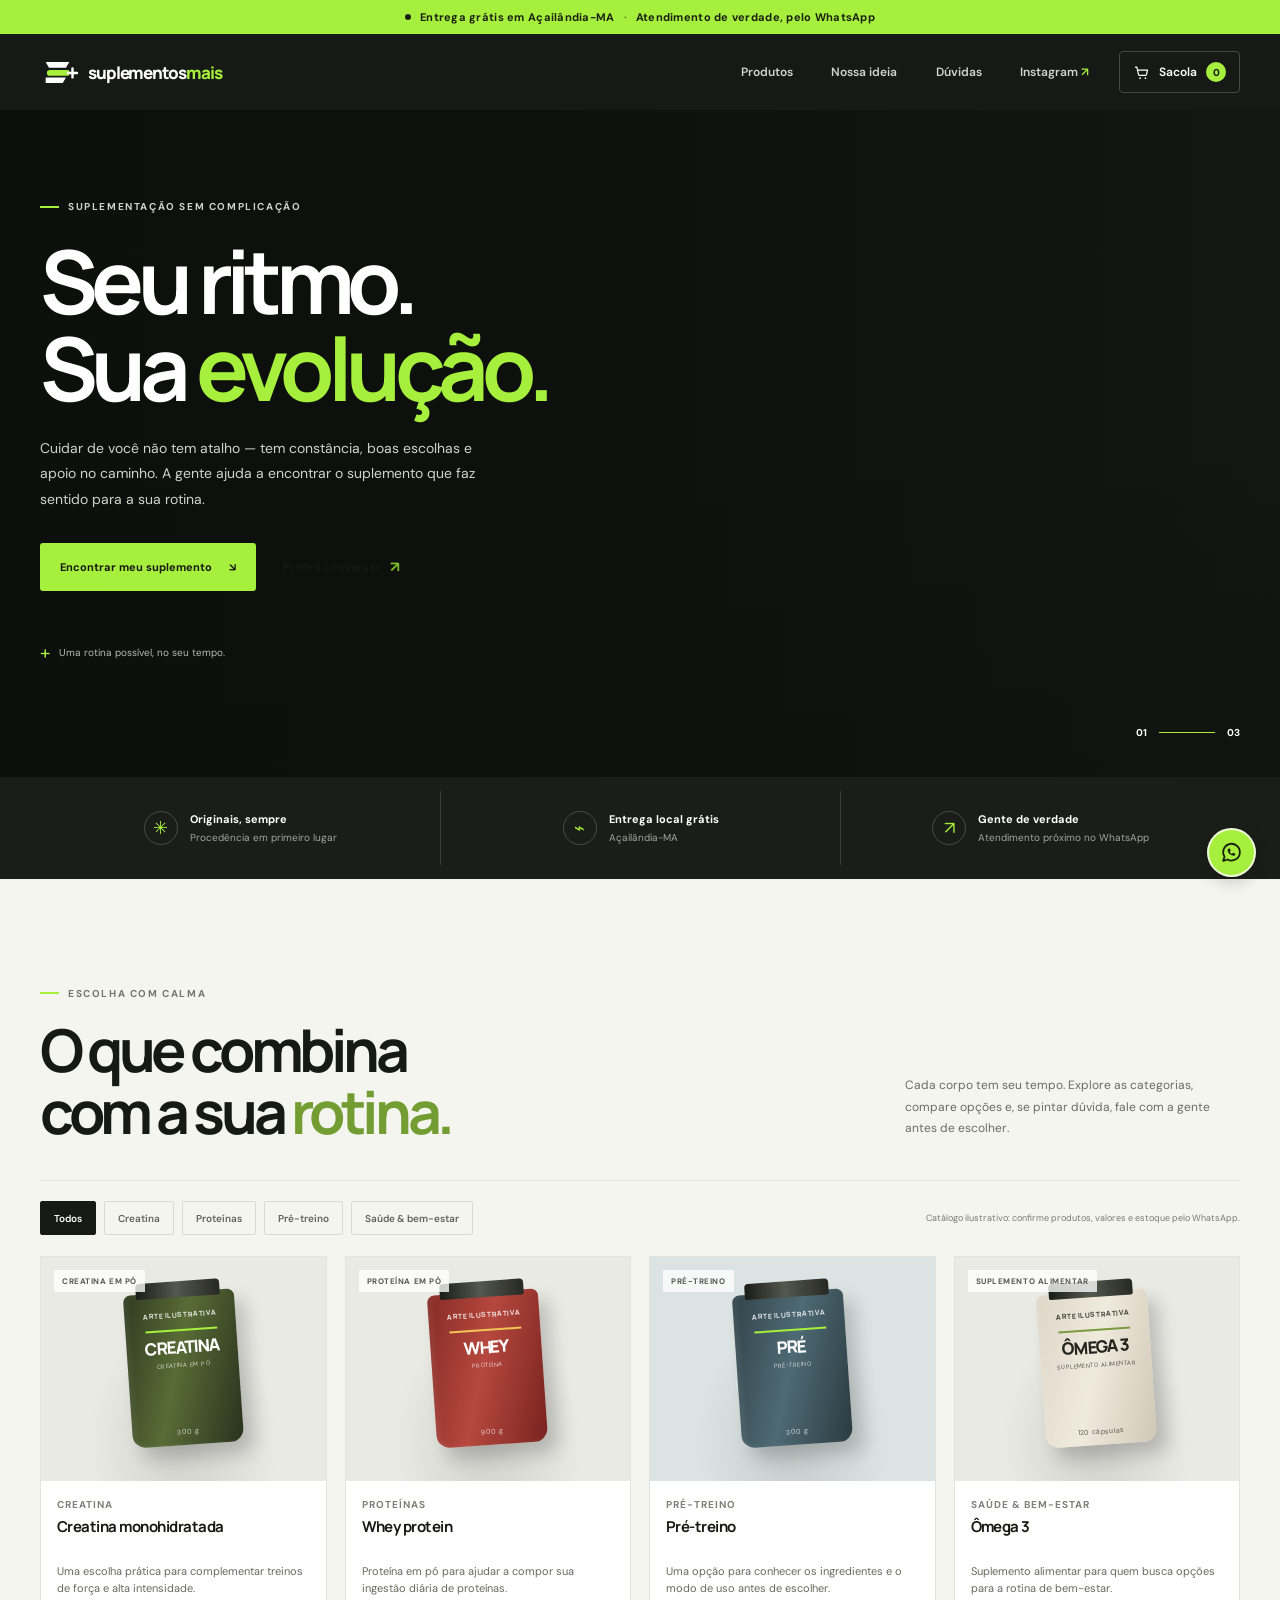
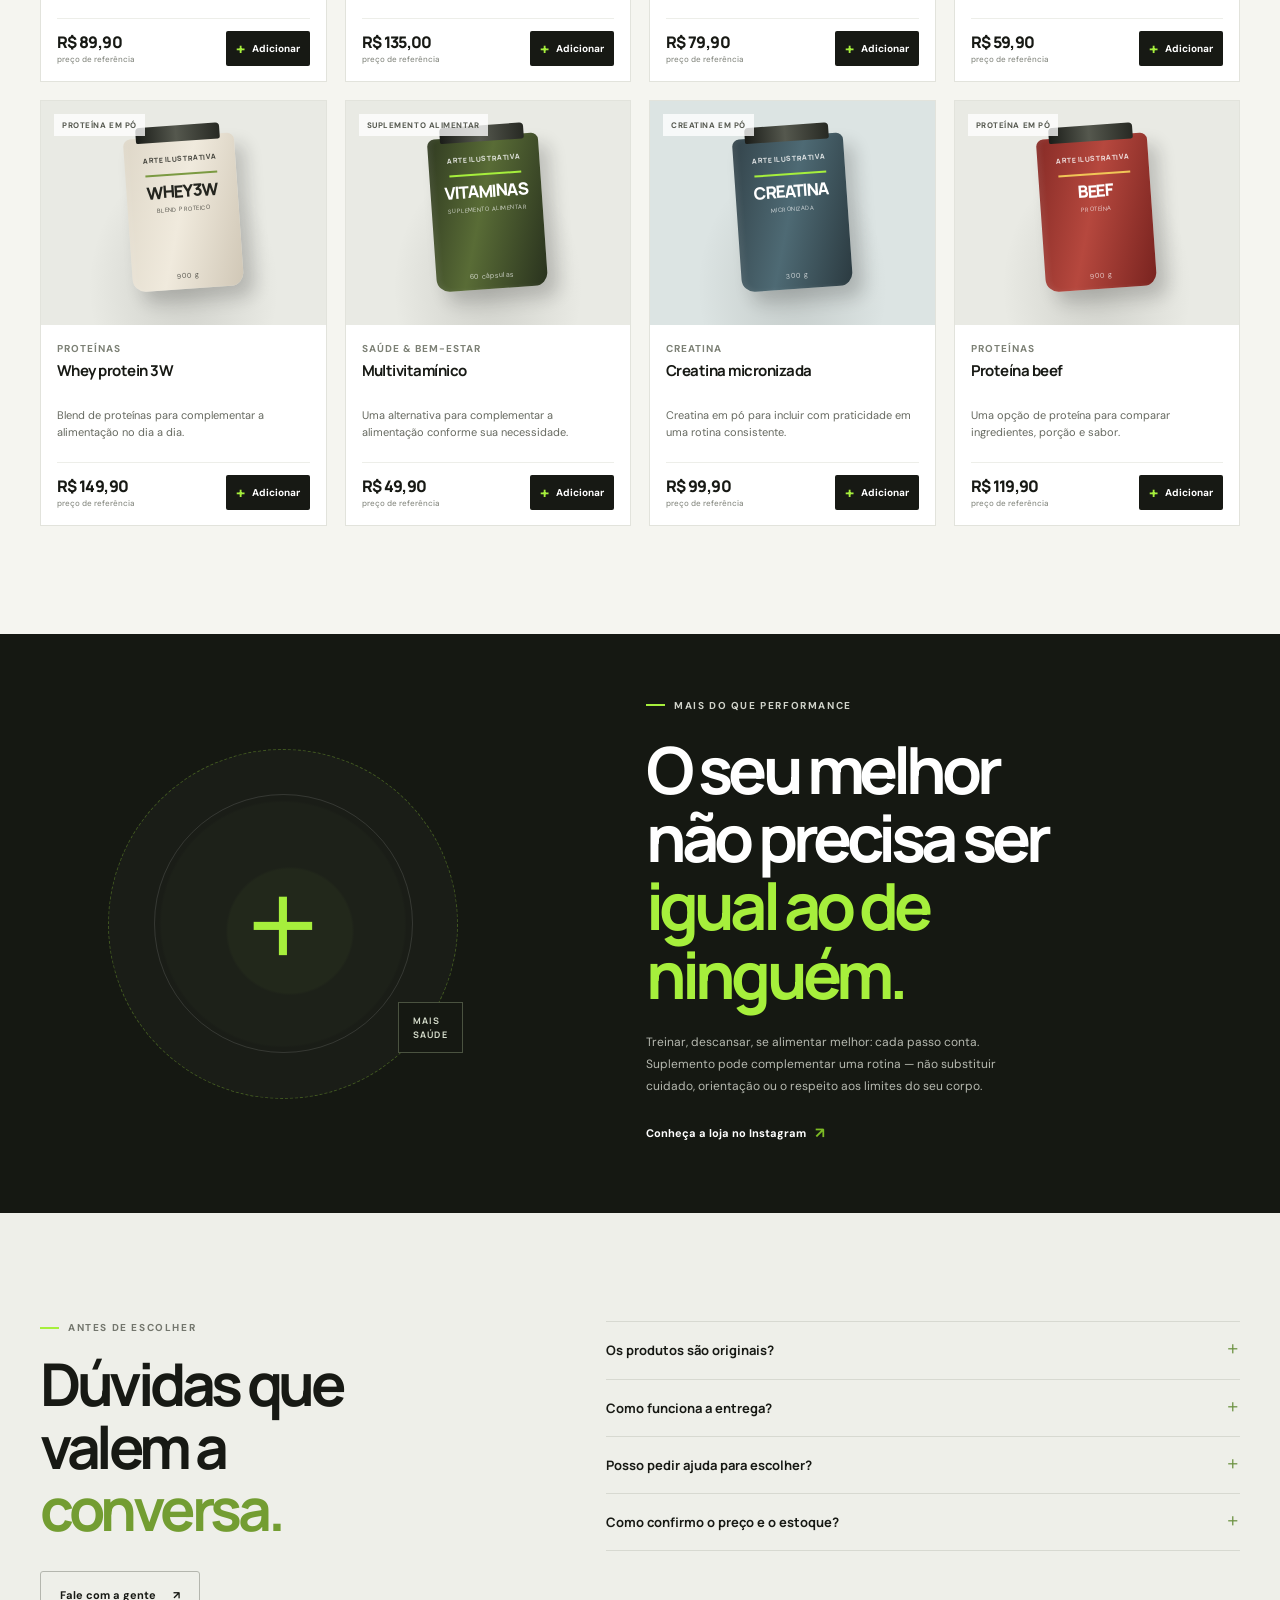
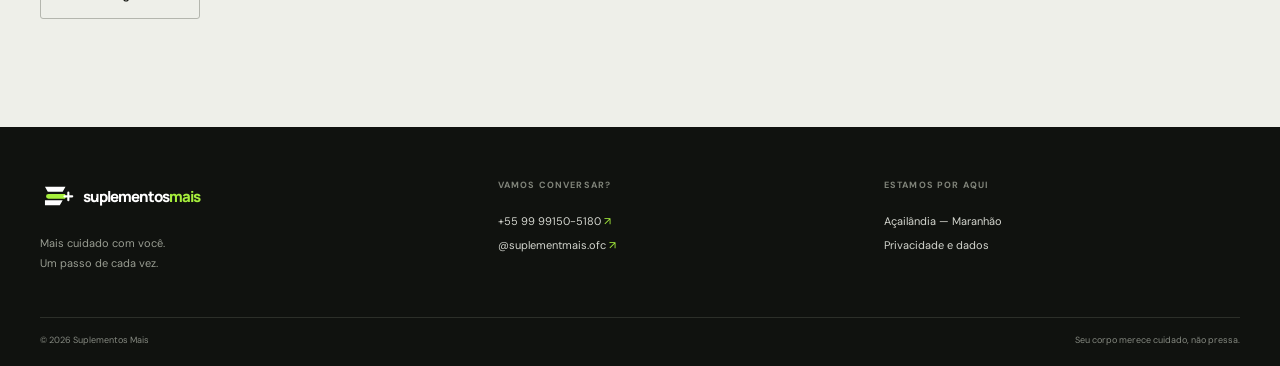
==== index.html @ 8abdff66 "feat: add Suplementos Mais storefront Add a responsive supplement catalog with a WhatsApp checkout f" ====
<!doctype html>
<html lang="pt-BR">
  <head>
    <meta charset="utf-8">
    <meta name="viewport" content="width=device-width, initial-scale=1">
    <meta name="theme-color" content="#10120f">
    <meta name="description" content="Suplementos Mais: suplementos originais para apoiar sua rotina de treino, saúde e bem-estar. Entrega grátis em Açailândia-MA.">
    <meta property="og:type" content="website">
    <meta property="og:title" content="Suplementos Mais — Seu ritmo. Sua evolução.">
    <meta property="og:description" content="Suplementos originais e atendimento próximo para acompanhar sua rotina. Peça pelo WhatsApp.">
    <title>Suplementos Mais — Seu ritmo. Sua evolução.</title>
    <link rel="preconnect" href="https://images.unsplash.com">
    <link rel="preconnect" href="https://fonts.googleapis.com">
    <link rel="preconnect" href="https://fonts.gstatic.com" crossorigin>
    <link href="https://fonts.googleapis.com/css2?family=DM+Sans:wght@400;500;600;700&family=Manrope:wght@400;500;600;700;800&display=swap" rel="stylesheet">
    <link rel="stylesheet" href="style.css">
    <script type="application/ld+json">
      {
        "@context": "https://schema.org",
        "@type": "SportingGoodsStore",
        "name": "Suplementos Mais",
        "description": "Loja de suplementos alimentares com entrega grátis em Açailândia, Maranhão.",
        "telephone": "+55 99 99150-5180",
        "areaServed": {
          "@type": "City",
          "name": "Açailândia",
          "containedInPlace": {
            "@type": "State",
            "name": "Maranhão"
          }
        },
        "sameAs": [
          "https://www.instagram.com/suplementmais.ofc/"
        ]
      }
    </script>
    <script src="script.js" defer></script>
  </head>
  <body>
    <a class="skip-link" href="#conteudo">Pular para o conteúdo</a>

    <div class="announcement">
      <span class="announcement__dot" aria-hidden="true"></span>
      Entrega grátis em Açailândia-MA <span class="announcement__divider" aria-hidden="true">·</span> Atendimento de verdade, pelo WhatsApp
    </div>

    <header class="site-header">
      <div class="container header-inner">
        <a class="brand" href="#inicio" aria-label="Suplementos Mais — início">
          <svg class="brand__mark" viewBox="0 0 48 48" aria-hidden="true">
            <path d="M7 11h29l-4 7H11zM7 30h25l-4 7H7z" fill="currentColor"/>
            <path d="M12 21h23a5 5 0 0 1 0 7H12a3.5 3.5 0 0 1 0-7Z" fill="#a6ef3c"/>
            <path d="M40 19v11m-5.5-5.5h11" stroke="currentColor" stroke-width="3" stroke-linecap="round"/>
          </svg>
          <span class="brand__wordmark">suplementos<span>mais</span></span>
        </a>

        <nav class="main-nav" aria-label="Navegação principal">
          <a href="#catalogo">Produtos</a>
          <a href="#sobre">Nossa ideia</a>
          <a href="#duvidas">Dúvidas</a>
          <a class="main-nav__instagram" href="https://www.instagram.com/suplementmais.ofc/" target="_blank" rel="noreferrer">Instagram <span aria-hidden="true">↗</span></a>
        </nav>

        <button class="cart-trigger" type="button" aria-haspopup="dialog" aria-controls="cart-dialog" aria-label="Abrir carrinho">
          <svg viewBox="0 0 24 24" fill="none" aria-hidden="true"><path d="M3.5 4.5h2l2.2 10.1a2 2 0 0 0 2 1.6h7.4a2 2 0 0 0 1.9-1.4l1.5-6.1H7" stroke="currentColor" stroke-width="1.7" stroke-linecap="round" stroke-linejoin="round"/><circle cx="10" cy="20" r="1.2" fill="currentColor"/><circle cx="17.5" cy="20" r="1.2" fill="currentColor"/></svg>
          <span class="cart-trigger__label">Sacola</span>
          <span class="cart-count" aria-live="polite" aria-atomic="true">0</span>
        </button>
      </div>
    </header>

    <main id="conteudo">
      <section class="hero" id="inicio" aria-labelledby="hero-title">
        <div class="hero__image" role="img" aria-label="Ambiente de academia com equipamentos de treino"></div>
        <div class="hero__shade"></div>
        <div class="container hero__content">
          <p class="eyebrow"><span></span> Suplementação sem complicação</p>
          <h1 id="hero-title">Seu ritmo.<br>Sua <span>evolução.</span></h1>
          <p class="hero__copy">Cuidar de você não tem atalho — tem constância, boas escolhas e apoio no caminho. A gente ajuda a encontrar o suplemento que faz sentido para a sua rotina.</p>
          <div class="hero__actions">
            <a class="button button--lime" href="#catalogo">Encontrar meu suplemento <span aria-hidden="true">↘</span></a>
            <a class="text-link" href="https://wa.me/5599991505180?text=Oi%21%20Quero%20uma%20ajuda%20para%20escolher%20meu%20suplemento." target="_blank" rel="noreferrer">Prefiro conversar <span aria-hidden="true">↗</span></a>
          </div>
          <div class="hero__note"><span class="hero__note-mark" aria-hidden="true">+</span> Uma rotina possível, no seu tempo.</div>
        </div>
        <div class="hero__index" aria-hidden="true">01 <span></span> 03</div>
      </section>

      <section class="benefits" aria-label="Diferenciais da loja">
        <div class="container benefits__inner">
          <div class="benefit"><span class="benefit__icon" aria-hidden="true">✳</span><span><strong>Originais, sempre</strong><small>Procedência em primeiro lugar</small></span></div>
          <div class="benefit"><span class="benefit__icon" aria-hidden="true">⌁</span><span><strong>Entrega local grátis</strong><small>Açailândia-MA</small></span></div>
          <div class="benefit"><span class="benefit__icon" aria-hidden="true">↗</span><span><strong>Gente de verdade</strong><small>Atendimento próximo no WhatsApp</small></span></div>
        </div>
      </section>

      <section class="catalog section-pad" id="catalogo" aria-labelledby="catalog-title">
        <div class="container">
          <div class="section-heading">
            <div>
              <p class="eyebrow eyebrow--dark"><span></span> Escolha com calma</p>
              <h2 id="catalog-title">O que combina<br>com a sua <em>rotina.</em></h2>
            </div>
            <p class="section-heading__copy">Cada corpo tem seu tempo. Explore as categorias, compare opções e, se pintar dúvida, fale com a gente antes de escolher.</p>
          </div>
          <div class="catalog-toolbar">
            <div class="category-list" role="group" aria-label="Filtrar produtos por categoria">
              <button class="category-chip is-active" type="button" data-category="todos" aria-pressed="true">Todos</button>
              <button class="category-chip" type="button" data-category="creatina" aria-pressed="false">Creatina</button>
              <button class="category-chip" type="button" data-category="proteina" aria-pressed="false">Proteínas</button>
              <button class="category-chip" type="button" data-category="energia" aria-pressed="false">Pré-treino</button>
              <button class="category-chip" type="button" data-category="saude" aria-pressed="false">Saúde &amp; bem-estar</button>
            </div>
            <p class="catalog-note">Catálogo ilustrativo: confirme produtos, valores e estoque pelo WhatsApp.</p>
          </div>
          <div class="product-grid" id="product-grid" aria-live="polite" aria-busy="true"></div>
        </div>
      </section>

      <section class="manifesto" id="sobre" aria-labelledby="manifesto-title">
        <div class="container manifesto__inner">
          <div class="manifesto__graphic" aria-hidden="true">
            <div class="manifesto__ring manifesto__ring--outer"></div>
            <div class="manifesto__ring manifesto__ring--inner"></div>
            <span class="manifesto__plus">+</span>
            <span class="manifesto__caption">MAIS<br>SAÚDE</span>
          </div>
          <div class="manifesto__text">
            <p class="eyebrow"><span></span> Mais do que performance</p>
            <h2 id="manifesto-title">O seu melhor<br>não precisa ser<br><em>igual ao de ninguém.</em></h2>
            <p>Treinar, descansar, se alimentar melhor: cada passo conta. Suplemento pode complementar uma rotina — não substituir cuidado, orientação ou o respeito aos limites do seu corpo.</p>
            <a class="text-link text-link--light" href="https://www.instagram.com/suplementmais.ofc/" target="_blank" rel="noreferrer">Conheça a loja no Instagram <span aria-hidden="true">↗</span></a>
          </div>
        </div>
      </section>

      <section class="faq section-pad" id="duvidas" aria-labelledby="faq-title">
        <div class="container faq__inner">
          <div>
            <p class="eyebrow eyebrow--dark"><span></span> Antes de escolher</p>
            <h2 id="faq-title">Dúvidas que<br>valem a <em>conversa.</em></h2>
            <a class="button button--outline" href="https://wa.me/5599991505180?text=Oi%21%20Tenho%20uma%20d%C3%BAvida%20sobre%20os%20suplementos." target="_blank" rel="noreferrer">Fale com a gente <span aria-hidden="true">↗</span></a>
          </div>
          <div class="faq-list">
            <details>
              <summary>Os produtos são originais?</summary>
              <p>Sim. Trabalhamos com produtos originais e priorizamos a procedência. Se quiser conferir uma marca ou produto específico, fale com a gente antes do pedido.</p>
            </details>
            <details>
              <summary>Como funciona a entrega?</summary>
              <p>A entrega é grátis em Açailândia-MA. Para outros locais, consulte disponibilidade, prazo e valor pelo WhatsApp.</p>
            </details>
            <details>
              <summary>Posso pedir ajuda para escolher?</summary>
              <p>Claro. Conte um pouco sobre sua rotina e o que procura. Para recomendações individualizadas de saúde ou nutrição, procure um profissional habilitado.</p>
            </details>
            <details>
              <summary>Como confirmo o preço e o estoque?</summary>
              <p>Os valores deste catálogo são referências iniciais. O preço final, a disponibilidade e os detalhes do pedido são confirmados diretamente com a loja pelo WhatsApp.</p>
            </details>
          </div>
        </div>
      </section>
    </main>

    <footer class="site-footer">
      <div class="container footer-main">
        <div class="footer-brand">
          <a class="brand brand--footer" href="#inicio" aria-label="Suplementos Mais — voltar ao início">
            <svg class="brand__mark" viewBox="0 0 48 48" aria-hidden="true"><path d="M7 11h29l-4 7H11zM7 30h25l-4 7H7z" fill="currentColor"/><path d="M12 21h23a5 5 0 0 1 0 7H12a3.5 3.5 0 0 1 0-7Z" fill="#a6ef3c"/><path d="M40 19v11m-5.5-5.5h11" stroke="currentColor" stroke-width="3" stroke-linecap="round"/></svg>
            <span class="brand__wordmark">suplementos<span>mais</span></span>
          </a>
          <p>Mais cuidado com você.<br>Um passo de cada vez.</p>
        </div>
        <div class="footer-contact">
          <span class="footer-label">Vamos conversar?</span>
          <a href="https://wa.me/5599991505180" target="_blank" rel="noreferrer">+55 99 99150-5180 <span aria-hidden="true">↗</span></a>
          <a href="https://www.instagram.com/suplementmais.ofc/" target="_blank" rel="noreferrer">@suplementmais.ofc <span aria-hidden="true">↗</span></a>
        </div>
        <div class="footer-contact">
          <span class="footer-label">Estamos por aqui</span>
          <span>Açailândia — Maranhão</span>
          <a href="privacy.html">Privacidade e dados</a>
        </div>
      </div>
      <div class="container footer-bottom">
        <span>© <span id="current-year"></span> Suplementos Mais</span>
        <span>Seu corpo merece cuidado, não pressa.</span>
      </div>
    </footer>

    <dialog class="cart-dialog" id="cart-dialog" aria-labelledby="cart-title">
      <div class="dialog-header">
        <div><p class="eyebrow eyebrow--dark"><span></span> Sua seleção</p><h2 id="cart-title">Sacola <span class="cart-title-count">(0)</span></h2></div>
        <button class="icon-button" type="button" data-close-cart aria-label="Fechar sacola">×</button>
      </div>
      <div class="cart-items" id="cart-items"></div>
      <div class="cart-empty" id="cart-empty">
        <span class="cart-empty__icon" aria-hidden="true">＋</span>
        <p>Sua sacola está esperando<br>por uma boa escolha.</p>
        <button class="text-link" type="button" data-close-cart>Explorar produtos <span aria-hidden="true">↗</span></button>
      </div>
      <div class="cart-footer" id="cart-footer" hidden>
        <p class="cart-disclaimer">Valores de referência. A loja confirma o total e a disponibilidade pelo WhatsApp.</p>
        <div class="cart-total"><span>Subtotal de referência</span><strong id="cart-total">R$ 0,00</strong></div>
        <button class="button button--lime button--full" type="button" id="checkout-button">Continuar pelo WhatsApp <span aria-hidden="true">↗</span></button>
      </div>
    </dialog>

    <dialog class="checkout-dialog" id="checkout-dialog" aria-labelledby="checkout-title">
      <div class="dialog-header">
        <div><p class="eyebrow eyebrow--dark"><span></span> Só mais um passo</p><h2 id="checkout-title">Para quem<br>preparamos o pedido?</h2></div>
        <button class="icon-button" type="button" data-close-checkout aria-label="Fechar formulário">×</button>
      </div>
      <p class="checkout-intro">Seus dados serão incluídos na mensagem de pedido e compartilhados com a loja pelo WhatsApp. Não armazenamos essas informações neste site.</p>
      <form id="checkout-form">
        <label for="customer-name">Seu nome</label>
        <input id="customer-name" name="name" autocomplete="name" maxlength="80" required>
        <label for="customer-address">Endereço para entrega</label>
        <textarea id="customer-address" name="address" autocomplete="street-address" rows="3" maxlength="240" required placeholder="Rua, número, bairro e cidade"></textarea>
        <button class="button button--lime button--full" type="submit">Revisar pedido no WhatsApp <span aria-hidden="true">↗</span></button>
      </form>
      <p class="checkout-privacy">Ao continuar, você abre uma conversa com Suplementos Mais. <a href="privacy.html">Leia como tratamos seus dados.</a></p>
    </dialog>

    <a class="whatsapp-float" href="https://wa.me/5599991505180?text=Oi%21%20Quero%20falar%20com%20a%20Suplementos%20Mais." target="_blank" rel="noreferrer" aria-label="Fale com a Suplementos Mais pelo WhatsApp">
      <svg viewBox="0 0 24 24" aria-hidden="true"><path d="M20 11.7a8 8 0 0 1-11.8 7L4 20l1.3-4A8 8 0 1 1 20 11.7Z" fill="none" stroke="currentColor" stroke-width="1.7" stroke-linejoin="round"/><path d="M9 8.5c.2-.4.4-.4.7-.4h.4c.2 0 .3.1.4.4l.6 1.4c.1.3.1.4-.1.6l-.5.6c-.2.2-.2.3-.1.5.3.6 1 1.3 1.7 1.7.2.1.4.1.5-.1l.7-.8c.2-.2.3-.2.6-.1l1.4.7c.3.1.4.3.3.6l-.2.8c-.1.3-.5.6-1 .7-.6.1-1.4 0-2.6-.6-1.2-.6-2.2-1.6-2.8-2.5-.6-.9-.8-1.8-.7-2.4.1-.5.4-.9.7-1.1Z" fill="currentColor"/></svg>
    </a>
  </body>
</html>
---- style.css ----
:root {
  color-scheme: light;
  --ink: #171914;
  --ink-soft: #20231d;
  --paper: #f5f5f0;
  --white: #fff;
  --muted: #777a71;
  --lime: #a6ef3c;
  --lime-dark: #7dbb25;
  --line: #e1e2db;
  --font-body: "DM Sans", sans-serif;
  --font-display: "Manrope", sans-serif;
  --container: 1200px;
}

* { box-sizing: border-box; }
html { scroll-behavior: smooth; scroll-padding-top: 90px; }
body { margin: 0; background: var(--paper); color: var(--ink); font-family: var(--font-body); -webkit-font-smoothing: antialiased; }
body:has(dialog[open]) { overflow: hidden; }
button, input, textarea { font: inherit; }
button, a { -webkit-tap-highlight-color: transparent; }
a { color: inherit; text-decoration: none; }
button { color: inherit; }
img, svg { display: block; }
.container { width: min(var(--container), calc(100% - 48px)); margin-inline: auto; }
.skip-link { position: fixed; z-index: 20; top: 10px; left: 10px; padding: 12px 16px; transform: translateY(-150%); background: var(--lime); color: var(--ink); font-weight: 700; }
.skip-link:focus { transform: translateY(0); }

.announcement { display: flex; min-height: 34px; align-items: center; justify-content: center; gap: 9px; background: var(--lime); color: #1c2114; font-size: 11px; font-weight: 700; letter-spacing: .025em; text-align: center; padding: 6px 16px; }
.announcement__dot { width: 6px; height: 6px; border-radius: 50%; background: currentColor; }
.announcement__divider { opacity: .55; }
.site-header { position: sticky; z-index: 5; top: 0; background: rgba(16, 18, 15, .97); color: var(--white); }
.header-inner { display: flex; min-height: 76px; align-items: center; justify-content: space-between; gap: 30px; }
.brand { display: inline-flex; align-items: center; gap: 9px; flex-shrink: 0; }
.brand__mark { width: 39px; height: 39px; color: var(--white); }
.brand__wordmark { font: 800 17px/1 var(--font-display); letter-spacing: -.065em; }
.brand__wordmark span { color: var(--lime); }
.main-nav { display: flex; align-items: center; gap: clamp(22px, 3vw, 42px); margin-left: auto; }
.main-nav a { color: #d2d4cf; font-size: 12px; font-weight: 600; transition: color .2s ease; }
.main-nav a:hover, .main-nav a:focus-visible { color: var(--lime); }
.main-nav__instagram span { color: var(--lime); }
.cart-trigger { display: inline-flex; align-items: center; gap: 9px; border: 1px solid #464941; border-radius: 4px; padding: 10px 13px; background: transparent; color: var(--white); cursor: pointer; font-size: 12px; font-weight: 600; }
.cart-trigger:hover { border-color: var(--lime); }
.cart-trigger svg { width: 17px; height: 17px; }
.cart-count { display: grid; width: 20px; height: 20px; place-items: center; border-radius: 50%; background: var(--lime); color: var(--ink); font-size: 10px; font-weight: 800; }

.hero { position: relative; display: flex; min-height: min(690px, 76vw); min-height: clamp(570px, 48vw, 700px); align-items: center; overflow: hidden; background: #151812; color: var(--white); }
.hero__image, .hero__shade { position: absolute; inset: 0; }
.hero__image { background: url("https://images.unsplash.com/photo-1534438327276-14e5300c3a48?auto=format&fit=crop&w=1800&q=78&fm=webp") center 47%/cover no-repeat; opacity: .53; }
.hero__shade { background: linear-gradient(90deg, rgba(13, 15, 12, .97) 0%, rgba(13, 15, 12, .85) 43%, rgba(13, 15, 12, .23) 100%), linear-gradient(0deg, rgba(13, 15, 12, .35), transparent 50%); }
.hero__content { position: relative; z-index: 1; padding-block: 90px 112px; }
.eyebrow { display: flex; align-items: center; gap: 9px; margin: 0 0 24px; color: #d0d3ca; font-size: 10px; font-weight: 700; letter-spacing: .16em; text-transform: uppercase; }
.eyebrow > span { width: 19px; height: 2px; background: var(--lime); }
.hero h1, .section-heading h2, .manifesto h2, .faq h2 { margin: 0; font: 700 clamp(48px, 7vw, 88px)/.99 var(--font-display); letter-spacing: -.075em; }
.hero h1 span, .manifesto h2 em { color: var(--lime); font-style: normal; }
.hero__copy { max-width: 435px; margin: 25px 0 0; color: #d0d3ca; font-size: 14px; line-height: 1.8; }
.hero__actions { display: flex; align-items: center; flex-wrap: wrap; gap: 27px; margin-top: 31px; }
.button { display: inline-flex; min-height: 48px; align-items: center; justify-content: center; gap: 17px; border: 1px solid transparent; border-radius: 3px; padding: 0 19px; cursor: pointer; font-size: 11px; font-weight: 700; transition: background .2s ease, color .2s ease, border-color .2s ease, transform .2s ease; }
.button:hover { transform: translateY(-2px); }
.button--lime { background: var(--lime); color: var(--ink); }
.button--lime:hover { background: #b7ff58; }
.button--outline { border-color: #b4b6ae; background: transparent; color: var(--ink); }
.button--outline:hover { border-color: var(--ink); }
.button--full { width: 100%; }
.text-link { display: inline-flex; align-items: center; gap: 9px; border: 0; padding: 5px 0; background: transparent; cursor: pointer; color: var(--ink); font-size: 11px; font-weight: 700; }
.text-link span { color: var(--lime-dark); font-size: 15px; }
.text-link--light { color: var(--white); }
.hero__note { display: flex; align-items: center; gap: 9px; margin-top: 49px; color: #b7bbb0; font-size: 10px; }
.hero__note-mark { color: var(--lime); font-size: 19px; }
.hero__index { position: absolute; right: max(24px, calc((100% - var(--container))/2)); bottom: 38px; display: flex; align-items: center; gap: 12px; color: var(--white); font-size: 10px; font-weight: 700; }
.hero__index span { width: 56px; height: 1px; background: var(--lime); }

.benefits { background: #1b1e18; color: var(--white); }
.benefits__inner { display: grid; grid-template-columns: repeat(3, 1fr); min-height: 102px; align-items: center; }
.benefit { display: flex; align-items: center; justify-content: center; gap: 12px; padding: 20px; }
.benefit + .benefit { border-left: 1px solid #3a3d35; }
.benefit__icon { display: grid; width: 34px; height: 34px; place-items: center; border: 1px solid #4a4d43; border-radius: 50%; color: var(--lime); font-size: 18px; }
.benefit strong, .benefit small { display: block; }
.benefit strong { font-size: 11px; font-weight: 700; }
.benefit small { margin-top: 5px; color: #a3a69d; font-size: 10px; }

.section-pad { padding-block: 108px; }
.catalog { background: var(--paper); }
.section-heading { display: flex; align-items: end; justify-content: space-between; gap: 40px; }
.eyebrow--dark { margin-bottom: 19px; color: #73766d; }
.section-heading h2, .faq h2 { font-size: clamp(39px, 5vw, 59px); line-height: 1.06; }
.section-heading h2 em, .faq h2 em { color: #739d32; font-style: normal; }
.section-heading__copy { max-width: 335px; margin: 0 0 4px; color: #696c64; font-size: 12px; line-height: 1.8; }
.catalog-toolbar { display: flex; min-height: 76px; align-items: center; justify-content: space-between; gap: 15px; margin-top: 36px; border-top: 1px solid var(--line); }
.category-list { display: flex; flex-wrap: wrap; gap: 8px; }
.category-chip { min-height: 34px; border: 1px solid #d9dbd3; border-radius: 2px; padding: 0 13px; background: transparent; cursor: pointer; color: #60635b; font-size: 10px; font-weight: 600; transition: all .2s ease; }
.category-chip:hover, .category-chip.is-active { border-color: var(--ink); background: var(--ink); color: var(--white); }
.catalog-note { margin: 0; color: var(--muted); font-size: 9px; text-align: right; }
.product-grid { display: grid; grid-template-columns: repeat(4, minmax(0, 1fr)); gap: 18px; }
.product-card { overflow: hidden; border: 1px solid #e2e3dc; background: var(--white); transition: transform .25s ease, box-shadow .25s ease; }
.product-card:hover { transform: translateY(-4px); box-shadow: 0 12px 28px rgba(26, 29, 22, .08); }
.product-art { position: relative; display: grid; height: 224px; place-items: center; overflow: hidden; background: #e9eae4; }
.product-art::before { position: absolute; inset: 0; background: radial-gradient(ellipse at 50% 83%, rgba(34, 36, 29, .13), transparent 47%); content: ""; }
.product-art--dark { background: #dfe3d6; }
.product-art--sand { background: #e8e2d6; }
.product-art--blue { background: #dce4e3; }
.product-art--stone { background: #e4e1de; }
.product-package { position: relative; display: flex; width: 111px; height: 153px; flex-direction: column; align-items: center; border-radius: 7px 7px 13px 13px; padding: 11px 9px; background: linear-gradient(105deg, #282b26 0%, #3b3e37 46%, #242721 100%); box-shadow: 10px 12px 17px rgba(20, 22, 18, .2), inset 4px 0 5px rgba(255,255,255,.07); color: var(--white); transform: rotate(-4deg); }
.product-package::before { position: absolute; top: -11px; left: 13px; width: 84px; height: 16px; border-radius: 4px 4px 2px 2px; background: linear-gradient(90deg, #1a1c18, #55584e 48%, #272923); content: ""; }
.product-package--lime { background: linear-gradient(105deg, #303a21, #596c36 45%, #29321e); }
.product-package--red { background: linear-gradient(105deg, #862b26, #b6483e 46%, #78231f); }
.product-package--cream { background: linear-gradient(105deg, #ded7c8, #f0eadd 48%, #d0c7b6); color: #24251f; }
.product-package--blue { background: linear-gradient(105deg, #33434a, #4e6a74 48%, #2b3a40); }
.product-package__brand { margin-top: 8px; font: 800 7px/1 var(--font-display); letter-spacing: .08em; text-transform: uppercase; opacity: .8; }
.product-package__rule { width: 72px; height: 2px; margin-top: 11px; background: var(--lime); }
.product-package--red .product-package__rule { background: #f1c657; }
.product-package--cream .product-package__rule { background: #7b9a42; }
.product-package__name { margin-top: 8px; font: 800 17px/.95 var(--font-display); letter-spacing: -.07em; text-align: center; text-transform: uppercase; }
.product-package__detail { margin-top: 6px; font-size: 6px; letter-spacing: .08em; text-align: center; text-transform: uppercase; opacity: .72; }
.product-package__weight { position: absolute; bottom: 9px; font-size: 7px; letter-spacing: .05em; opacity: .7; }
.product-tag { position: absolute; z-index: 1; top: 13px; left: 13px; padding: 6px 8px; background: rgba(255,255,255,.78); color: #55584f; font-size: 8px; font-weight: 700; letter-spacing: .07em; text-transform: uppercase; }
.product-info { padding: 17px 16px 15px; }
.product-category { margin: 0 0 6px; color: #7c8075; font-size: 10px; font-weight: 700; letter-spacing: .1em; text-transform: uppercase; }
.product-info h3 { min-height: 38px; margin: 0; font: 700 15px/1.3 var(--font-display); letter-spacing: -.035em; }
.product-description { min-height: 42px; margin: 8px 0 13px; color: #666960; font-size: 11px; line-height: 1.6; }
.product-buy { display: flex; align-items: center; justify-content: space-between; gap: 8px; border-top: 1px solid #edeee9; padding-top: 12px; }
.product-price { font: 800 16px/1 var(--font-display); letter-spacing: -.04em; }
.product-price small { display: block; margin-top: 5px; color: #8a8d85; font: 500 8px/1 var(--font-body); letter-spacing: 0; }
.add-to-cart { display: inline-flex; min-height: 35px; align-items: center; gap: 7px; border: 0; border-radius: 2px; padding: 0 10px; background: var(--ink); color: var(--white); cursor: pointer; font-size: 10px; font-weight: 700; transition: background .2s ease; }
.add-to-cart:hover { background: #363a30; }
.add-to-cart span { color: var(--lime); font-size: 16px; }
.product-grid__empty { grid-column: 1 / -1; padding: 40px; color: var(--muted); text-align: center; }

.manifesto { overflow: hidden; background: #151812; color: var(--white); }
.manifesto__inner { display: grid; min-height: 520px; grid-template-columns: .9fr 1.1fr; align-items: center; gap: 10%; padding-block: 65px; }
.manifesto__graphic { position: relative; display: grid; width: min(350px, 100%); aspect-ratio: 1; place-items: center; margin-inline: auto; border-radius: 50%; background: radial-gradient(circle at 52% 52%, #22281b 0 24%, transparent 25%), radial-gradient(circle at center, #1d2119 0 49%, #1a1d17 50% 100%); }
.manifesto__ring { position: absolute; border: 1px solid rgba(166,239,60,.28); border-radius: 50%; }
.manifesto__ring--outer { inset: 0; border-style: dashed; }
.manifesto__ring--inner { inset: 13%; border-color: rgba(255,255,255,.12); }
.manifesto__plus { color: var(--lime); font: 400 128px/.8 var(--font-display); }
.manifesto__caption { position: absolute; right: -5px; bottom: 13%; border: 1px solid #4a5240; padding: 11px 14px; background: #151812; color: #d6ddcc; font: 700 9px/1.5 var(--font-display); letter-spacing: .14em; }
.manifesto__text { max-width: 520px; }
.manifesto h2 { font-size: clamp(42px, 5.3vw, 65px); line-height: 1.05; }
.manifesto__text > p:not(.eyebrow) { max-width: 390px; margin: 22px 0 21px; color: #b6b9b0; font-size: 12px; line-height: 1.85; }

.faq { background: #eeefe9; }
.faq__inner { display: grid; grid-template-columns: .8fr 1.2fr; gap: 12%; }
.faq h2 { margin-bottom: 30px; }
.faq-list { border-top: 1px solid #d7d9d1; }
.faq-list details { border-bottom: 1px solid #d7d9d1; }
.faq-list summary { position: relative; padding: 19px 27px 19px 0; cursor: pointer; font: 700 13px/1.4 var(--font-display); list-style: none; }
.faq-list summary::-webkit-details-marker { display: none; }
.faq-list summary::after { position: absolute; top: 17px; right: 1px; color: #6b9140; content: "+"; font: 400 20px/1 var(--font-display); }
.faq-list details[open] summary::after { content: "−"; }
.faq-list details p { max-width: 530px; margin: -4px 25px 19px 0; color: #696c64; font-size: 11px; line-height: 1.8; }

.site-footer { background: #10120f; color: var(--white); }
.footer-main { display: grid; grid-template-columns: 1.2fr 1fr 1fr; gap: 30px; padding-block: 52px 43px; }
.brand--footer .brand__mark { width: 34px; height: 34px; }
.brand--footer .brand__wordmark { font-size: 15px; }
.footer-brand > p { margin: 16px 0 0; color: #999d92; font-size: 11px; line-height: 1.8; }
.footer-label { display: block; margin-bottom: 13px; color: #80847a; font-size: 9px; font-weight: 700; letter-spacing: .13em; text-transform: uppercase; }
.footer-contact { display: flex; flex-direction: column; align-items: flex-start; gap: 10px; }
.footer-contact a, .footer-contact > span:not(.footer-label) { color: #d4d6cf; font-size: 11px; }
.footer-contact a:hover { color: var(--lime); }
.footer-contact a span { color: var(--lime); }
.footer-bottom { display: flex; justify-content: space-between; gap: 20px; border-top: 1px solid #2c2f29; padding-block: 16px 20px; color: #858980; font-size: 9px; }
.whatsapp-float { position: fixed; z-index: 4; right: 24px; bottom: 23px; display: grid; width: 49px; height: 49px; place-items: center; border: 2px solid rgba(255,255,255,.8); border-radius: 50%; background: #a6ef3c; color: #17200e; box-shadow: 0 4px 18px rgba(0,0,0,.2); transition: transform .2s ease; }
.whatsapp-float:hover { transform: scale(1.07); }
.whatsapp-float svg { width: 25px; height: 25px; }

dialog { color: var(--ink); }
.cart-dialog, .checkout-dialog { position: fixed; top: 0; right: 0; left: auto; width: min(440px, 100%); height: 100dvh; max-height: none; margin: 0; border: 0; padding: 28px; background: var(--paper); box-shadow: -15px 0 60px rgba(0,0,0,.22); }
.cart-dialog[open], .checkout-dialog[open] { animation: slide-in .24s ease-out; }
.cart-dialog::backdrop, .checkout-dialog::backdrop { background: rgba(7,8,6,.62); }
@keyframes slide-in { from { transform: translateX(20px); opacity: .75; } to { transform: translateX(0); opacity: 1; } }
.dialog-header { display: flex; align-items: flex-start; justify-content: space-between; gap: 20px; border-bottom: 1px solid var(--line); padding-bottom: 18px; }
.dialog-header .eyebrow { margin-bottom: 11px; font-size: 9px; }
.dialog-header h2 { margin: 0; font: 800 29px/1.05 var(--font-display); letter-spacing: -.06em; }
.cart-title-count { color: #858980; font: 500 13px var(--font-body); letter-spacing: 0; }
.icon-button { display: grid; width: 34px; height: 34px; flex-shrink: 0; place-items: center; border: 1px solid #d5d7cf; border-radius: 50%; background: transparent; cursor: pointer; font-size: 22px; line-height: 1; }
.cart-items { max-height: calc(100dvh - 280px); overflow-y: auto; }
.cart-item { display: grid; grid-template-columns: 58px 1fr auto; gap: 12px; border-bottom: 1px solid var(--line); padding: 17px 0; }
.cart-item__swatch { display: grid; width: 58px; height: 63px; place-items: center; background: #e7e8e1; color: #617f35; font: 800 14px var(--font-display); }
.cart-item__title { margin: 2px 0 5px; font: 700 12px var(--font-display); }
.cart-item__price { margin: 0; color: #74776f; font-size: 10px; }
.quantity-control { display: flex; align-items: center; gap: 8px; margin-top: 11px; }
.quantity-control button { display: grid; width: 24px; height: 24px; place-items: center; border: 1px solid #d8dad2; background: transparent; cursor: pointer; font-size: 14px; }
.quantity-control output { min-width: 12px; font-size: 11px; font-weight: 700; text-align: center; }
.cart-item__remove { align-self: start; border: 0; background: transparent; color: #858980; cursor: pointer; font-size: 10px; text-decoration: underline; text-underline-offset: 3px; }
.cart-empty { display: grid; min-height: 300px; align-content: center; justify-items: center; text-align: center; }
.cart-empty[hidden], .cart-footer[hidden] { display: none; }
.cart-empty__icon { display: grid; width: 45px; height: 45px; place-items: center; border: 1px solid #cfd2c8; border-radius: 50%; color: #7c9d4c; font-size: 24px; }
.cart-empty p { color: #64675f; font: 600 13px/1.6 var(--font-display); }
.cart-footer { position: absolute; right: 28px; bottom: 26px; left: 28px; padding-top: 16px; background: var(--paper); }
.cart-disclaimer { margin: 0 0 15px; color: #73766d; font-size: 9px; line-height: 1.5; }
.cart-total { display: flex; align-items: center; justify-content: space-between; margin-bottom: 15px; font-size: 11px; }
.cart-total strong { font: 800 20px var(--font-display); }
.checkout-dialog { width: min(500px, 100%); padding: 30px; }
.checkout-dialog .dialog-header h2 { font-size: 27px; }
.checkout-intro, .checkout-privacy { color: #71746c; font-size: 11px; line-height: 1.7; }
.checkout-dialog form { display: flex; flex-direction: column; gap: 8px; margin-top: 23px; }
.checkout-dialog label { margin-top: 9px; font-size: 11px; font-weight: 700; }
.checkout-dialog input, .checkout-dialog textarea { width: 100%; border: 1px solid #d4d6ce; border-radius: 2px; padding: 12px; background: #fff; color: var(--ink); font-size: 12px; }
.checkout-dialog input:focus, .checkout-dialog textarea:focus { outline: 2px solid #8cba4b; outline-offset: 1px; }
.checkout-dialog textarea { resize: vertical; }
.checkout-dialog form .button { margin-top: 14px; }
.checkout-privacy { margin-top: 17px; font-size: 9px; }
.checkout-privacy a { color: #3d591f; text-decoration: underline; text-underline-offset: 2px; }

:focus-visible { outline: 2px solid #7cae34; outline-offset: 3px; }

@media (max-width: 900px) {
  .product-grid { grid-template-columns: repeat(2, minmax(0, 1fr)); }
  .product-art { height: 240px; }
  .catalog-toolbar { align-items: flex-start; flex-direction: column; padding-block: 17px; }
  .catalog-note { text-align: left; }
  .manifesto__inner { gap: 7%; }
  .faq__inner { gap: 7%; }
}

@media (max-width: 650px) {
  .container { width: min(100% - 36px, var(--container)); }
  .announcement { min-height: 32px; gap: 6px; font-size: 9px; }
  .header-inner { min-height: 67px; gap: 12px; }
  .brand { gap: 6px; }
  .brand__mark { width: 32px; height: 32px; }
  .brand__wordmark { font-size: 14px; }
  .main-nav { order: 3; width: 100%; justify-content: space-between; gap: 12px; margin: -4px 0 11px; }
  .header-inner { flex-wrap: wrap; }
  .main-nav a { font-size: 10px; }
  .cart-trigger { margin-left: auto; padding: 8px 10px; }
  .cart-trigger__label { font-size: 10px; }
  .hero { min-height: 605px; align-items: flex-end; }
  .hero__image { background-position: 60% center; }
  .hero__shade { background: linear-gradient(0deg, rgba(13,15,12,.97) 3%, rgba(13,15,12,.78) 48%, rgba(13,15,12,.22) 100%); }
  .hero__content { padding-block: 105px 85px; }
  .hero h1 { font-size: clamp(51px, 13vw, 72px); }
  .hero__copy { max-width: 390px; font-size: 13px; }
  .hero__note { margin-top: 32px; }
  .hero__index { right: 18px; bottom: 21px; }
  .benefits__inner { grid-template-columns: 1fr; padding-block: 8px; }
  .benefit { justify-content: flex-start; padding: 13px 4px; }
  .benefit + .benefit { border-top: 1px solid #3a3d35; border-left: 0; }
  .benefit__icon { width: 30px; height: 30px; }
  .section-pad { padding-block: 72px; }
  .section-heading { align-items: flex-start; flex-direction: column; gap: 17px; }
  .section-heading h2, .faq h2 { font-size: 43px; }
  .section-heading__copy { font-size: 11px; }
  .catalog-toolbar { margin-top: 27px; }
  .category-list { gap: 6px; }
  .category-chip { padding-inline: 10px; font-size: 10px; }
  .product-grid { gap: 10px; }
  .product-art { height: clamp(160px, 48vw, 220px); }
  .product-package { transform: scale(.84) rotate(-4deg); }
  .product-tag { top: 8px; left: 8px; padding: 5px 6px; font-size: 7px; }
  .product-info { padding: 12px 10px 11px; }
  .product-info h3 { min-height: 36px; font-size: 12px; }
  .product-category { font-size: 9px; }
  .product-description { min-height: 48px; font-size: 10px; }
  .product-buy { align-items: flex-start; flex-direction: column; gap: 10px; }
  .product-price { font-size: 15px; }
  .add-to-cart { width: 100%; justify-content: center; }
  .manifesto__inner { grid-template-columns: 1fr; gap: 30px; padding-block: 65px; }
  .manifesto__graphic { width: min(240px, 68vw); }
  .manifesto__plus { font-size: 100px; }
  .manifesto__text { max-width: none; }
  .manifesto h2 { font-size: 45px; }
  .faq__inner { grid-template-columns: 1fr; gap: 33px; }
  .faq h2 { margin-bottom: 23px; }
  .footer-main { grid-template-columns: 1fr 1fr; gap: 28px 18px; padding-block: 39px 30px; }
  .footer-brand { grid-column: 1 / -1; }
  .footer-bottom { flex-direction: column; gap: 8px; }
  .whatsapp-float { right: 15px; bottom: 15px; width: 45px; height: 45px; }
  .cart-dialog, .checkout-dialog { padding: 23px 20px; }
  .cart-footer { right: 20px; left: 20px; bottom: 18px; }
}

@media (prefers-reduced-motion: reduce) {
  *, *::before, *::after { scroll-behavior: auto !important; animation-duration: .01ms !important; animation-iteration-count: 1 !important; transition-duration: .01ms !important; }
}
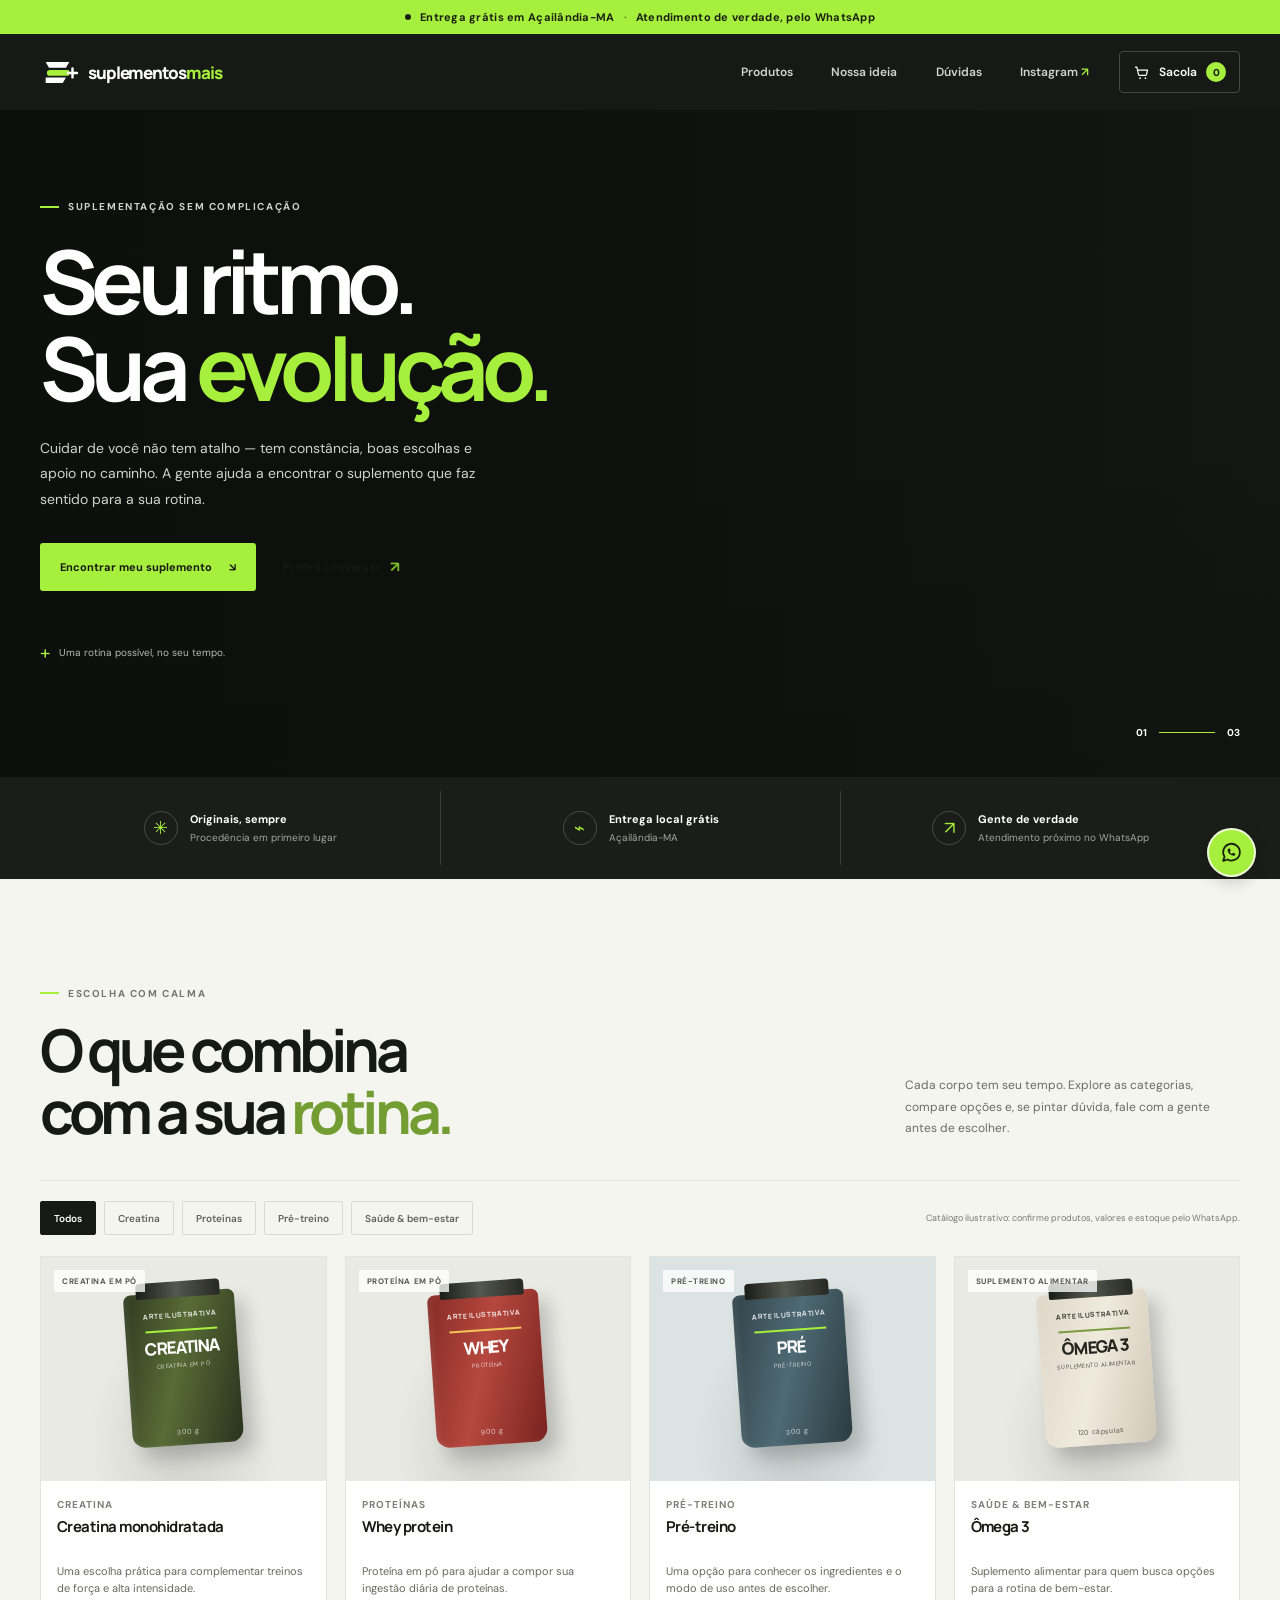
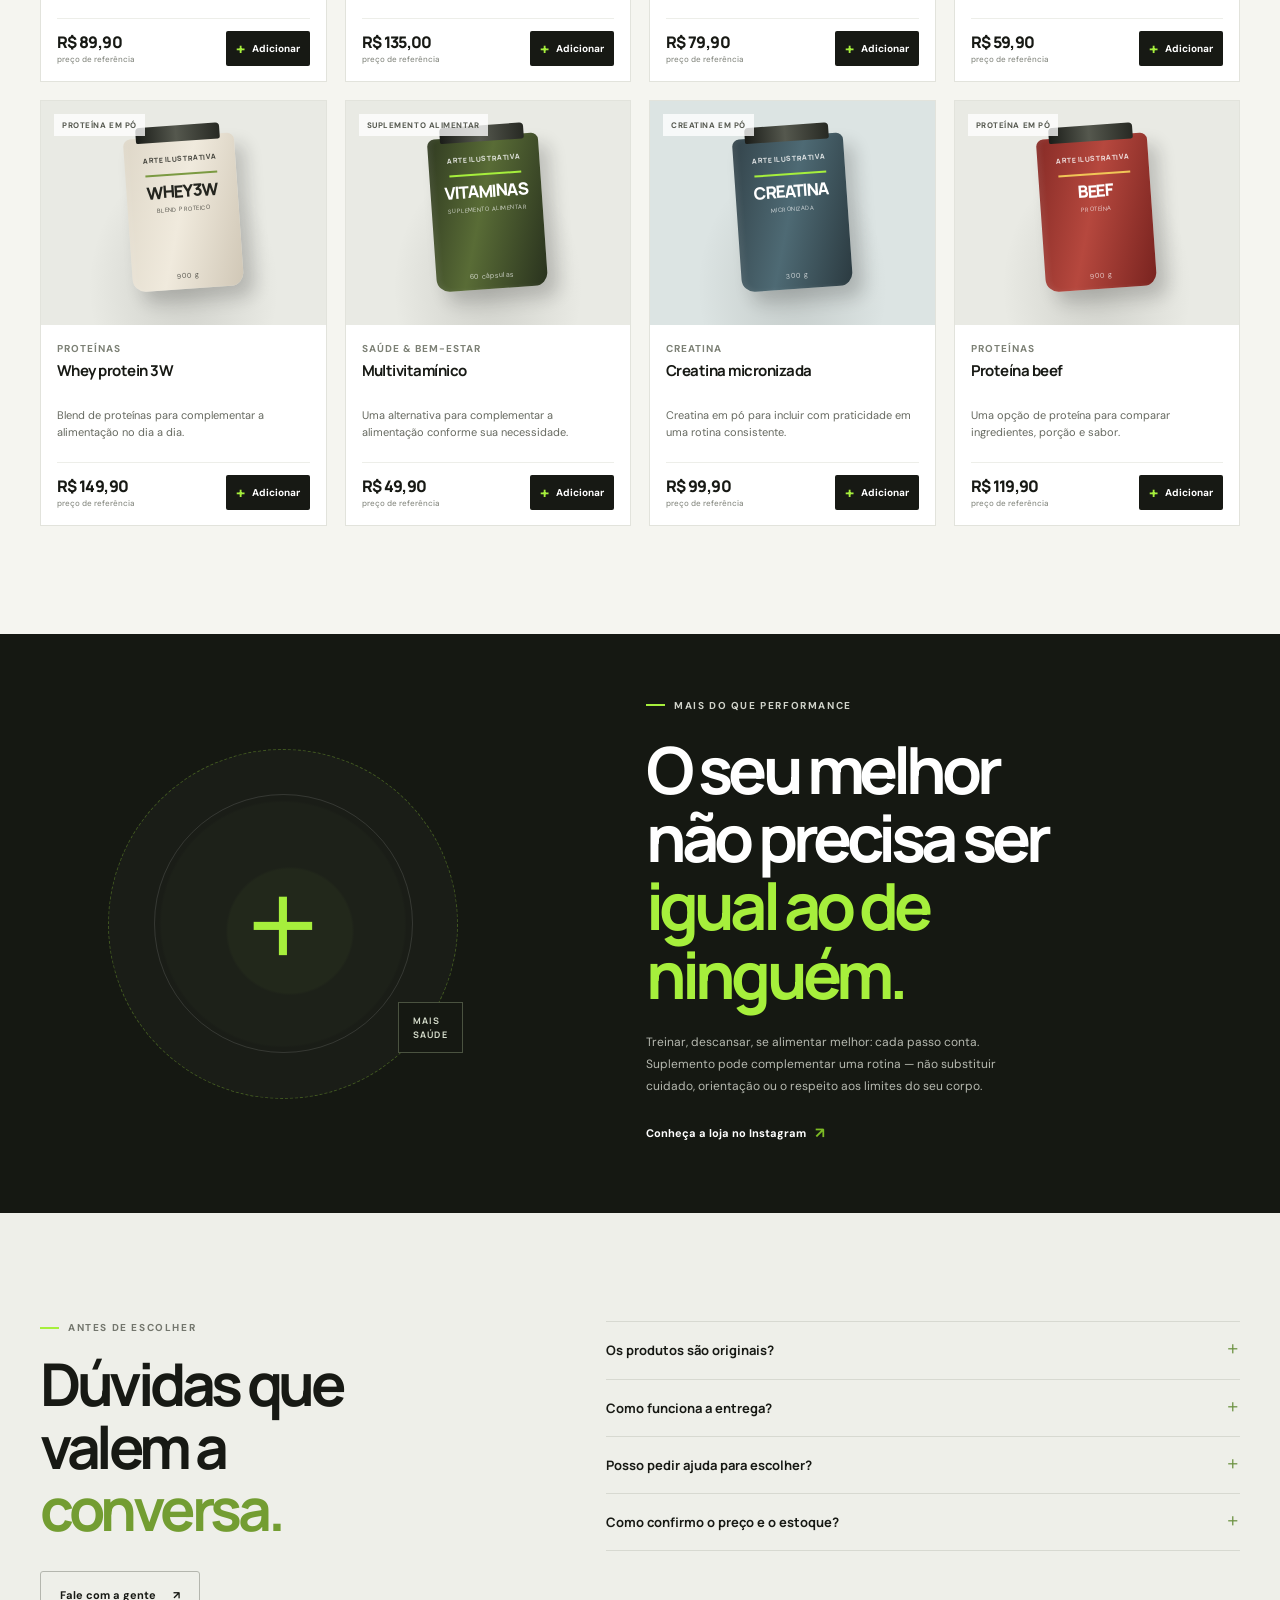
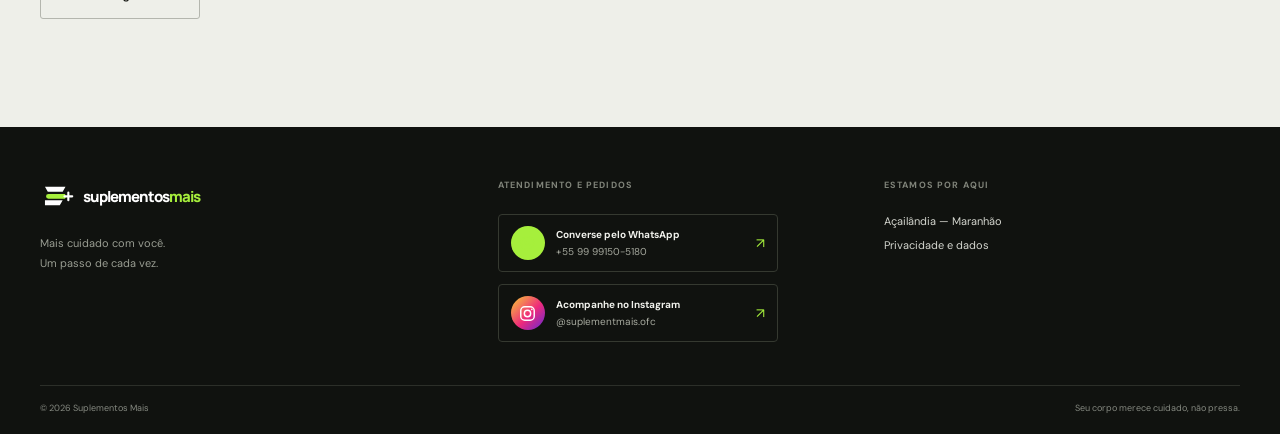
==== commit cea67381: "feat: improve footer contact links Present WhatsApp and Instagram as clear, accessible contact cards" ====
--- a/index.html
+++ b/index.html
@@ -1,6 +1,14 @@
 <!doctype html>
 <html lang="pt-BR">
   <head>
+    <!-- Replace the placeholder with the GA4 measurement ID before publishing. -->
+    <script async src="https://www.googletagmanager.com/gtag/js?id=G-SEU_ID_AQUI"></script>
+    <script>
+      window.dataLayer = window.dataLayer || [];
+      function gtag() { window.dataLayer.push(arguments); }
+      gtag("js", new Date());
+      gtag("config", "G-SEU_ID_AQUI");
+    </script>
     <meta charset="utf-8">
     <meta name="viewport" content="width=device-width, initial-scale=1">
     <meta name="theme-color" content="#10120f">
@@ -174,9 +182,21 @@
           <p>Mais cuidado com você.<br>Um passo de cada vez.</p>
         </div>
         <div class="footer-contact">
-          <span class="footer-label">Vamos conversar?</span>
-          <a href="https://wa.me/5599991505180" target="_blank" rel="noreferrer">+55 99 99150-5180 <span aria-hidden="true">↗</span></a>
-          <a href="https://www.instagram.com/suplementmais.ofc/" target="_blank" rel="noreferrer">@suplementmais.ofc <span aria-hidden="true">↗</span></a>
+          <span class="footer-label">Atendimento e pedidos</span>
+          <a class="footer-whatsapp" href="https://wa.me/5599991505180" target="_blank" rel="noreferrer">
+            <span class="footer-whatsapp__icon" aria-hidden="true">
+              <svg viewBox="0 0 24 24" fill="none"><path d="M20 11.7a8 8 0 0 1-11.8 7L4 20l1.3-4A8 8 0 1 1 20 11.7Z" stroke="currentColor" stroke-width="1.7" stroke-linejoin="round"/><path d="M9 8.5c.2-.4.4-.4.7-.4h.4c.2 0 .3.1.4.4l.6 1.4c.1.3.1.4-.1.6l-.5.6c-.2.2-.2.3-.1.5.3.6 1 1.3 1.7 1.7.2.1.4.1.5-.1l.7-.8c.2-.2.3-.2.6-.1l1.4.7c.3.1.4.3.3.6l-.2.8c-.1.3-.5.6-1 .7-.6.1-1.4 0-2.6-.6-1.2-.6-2.2-1.6-2.8-2.5-.6-.9-.8-1.8-.7-2.4.1-.5.4-.9.7-1.1Z" fill="currentColor"/></svg>
+            </span>
+            <span class="footer-whatsapp__text"><strong>Converse pelo WhatsApp</strong><small>+55 99 99150-5180</small></span>
+            <span class="footer-whatsapp__arrow" aria-hidden="true">↗</span>
+          </a>
+          <a class="footer-whatsapp footer-instagram" href="https://www.instagram.com/suplementmais.ofc/" target="_blank" rel="noreferrer">
+            <span class="footer-whatsapp__icon" aria-hidden="true">
+              <svg viewBox="0 0 24 24" fill="none"><rect x="3.5" y="3.5" width="17" height="17" rx="5" stroke="currentColor" stroke-width="1.8"/><circle cx="12" cy="12" r="4" stroke="currentColor" stroke-width="1.8"/><circle cx="17.5" cy="6.8" r="1" fill="currentColor"/></svg>
+            </span>
+            <span class="footer-whatsapp__text"><strong>Acompanhe no Instagram</strong><small>@suplementmais.ofc</small></span>
+            <span class="footer-whatsapp__arrow" aria-hidden="true">↗</span>
+          </a>
         </div>
         <div class="footer-contact">
           <span class="footer-label">Estamos por aqui</span>
--- a/style.css
+++ b/style.css
@@ -43,6 +43,8 @@
 .cart-trigger:hover { border-color: var(--lime); }
 .cart-trigger svg { width: 17px; height: 17px; }
 .cart-count { display: grid; width: 20px; height: 20px; place-items: center; border-radius: 50%; background: var(--lime); color: var(--ink); font-size: 10px; font-weight: 800; }
+.cart-count.is-adding { animation: cart-count-pulse .55s ease-out; }
+@keyframes cart-count-pulse { 50% { transform: scale(1.3); box-shadow: 0 0 0 5px rgba(166, 239, 60, .2); } }
 
 .hero { position: relative; display: flex; min-height: min(690px, 76vw); min-height: clamp(570px, 48vw, 700px); align-items: center; overflow: hidden; background: #151812; color: var(--white); }
 .hero__image, .hero__shade { position: absolute; inset: 0; }
@@ -159,6 +161,16 @@
 .footer-contact a, .footer-contact > span:not(.footer-label) { color: #d4d6cf; font-size: 11px; }
 .footer-contact a:hover { color: var(--lime); }
 .footer-contact a span { color: var(--lime); }
+.footer-contact .footer-whatsapp { display: flex; width: min(100%, 280px); align-items: center; gap: 11px; border: 1px solid #353930; border-radius: 4px; padding: 11px 12px; transition: border-color .2s ease, background .2s ease; }
+.footer-contact .footer-whatsapp:hover { border-color: #68744f; background: #171a14; color: var(--white); }
+.footer-contact .footer-instagram { margin-top: 2px; }
+.footer-contact .footer-instagram .footer-whatsapp__icon { background: linear-gradient(135deg, #f9ce34, #ee2a7b 55%, #6228d7); color: var(--white); }
+.footer-whatsapp__icon { display: grid; width: 34px; height: 34px; flex: 0 0 34px; place-items: center; border-radius: 50%; background: var(--lime); color: var(--ink); }
+.footer-contact .footer-whatsapp__icon svg { width: 19px; height: 19px; }
+.footer-contact .footer-whatsapp__text { display: flex; min-width: 0; flex-direction: column; gap: 4px; }
+.footer-contact .footer-whatsapp__text strong { color: #f0f1ec; font-size: 10px; font-weight: 700; }
+.footer-contact .footer-whatsapp__text small { color: #a7aa9f; font-size: 10px; }
+.footer-contact .footer-whatsapp__arrow { margin-left: auto; color: var(--lime); font-size: 14px; }
 .footer-bottom { display: flex; justify-content: space-between; gap: 20px; border-top: 1px solid #2c2f29; padding-block: 16px 20px; color: #858980; font-size: 9px; }
 .whatsapp-float { position: fixed; z-index: 4; right: 24px; bottom: 23px; display: grid; width: 49px; height: 49px; place-items: center; border: 2px solid rgba(255,255,255,.8); border-radius: 50%; background: #a6ef3c; color: #17200e; box-shadow: 0 4px 18px rgba(0,0,0,.2); transition: transform .2s ease; }
 .whatsapp-float:hover { transform: scale(1.07); }
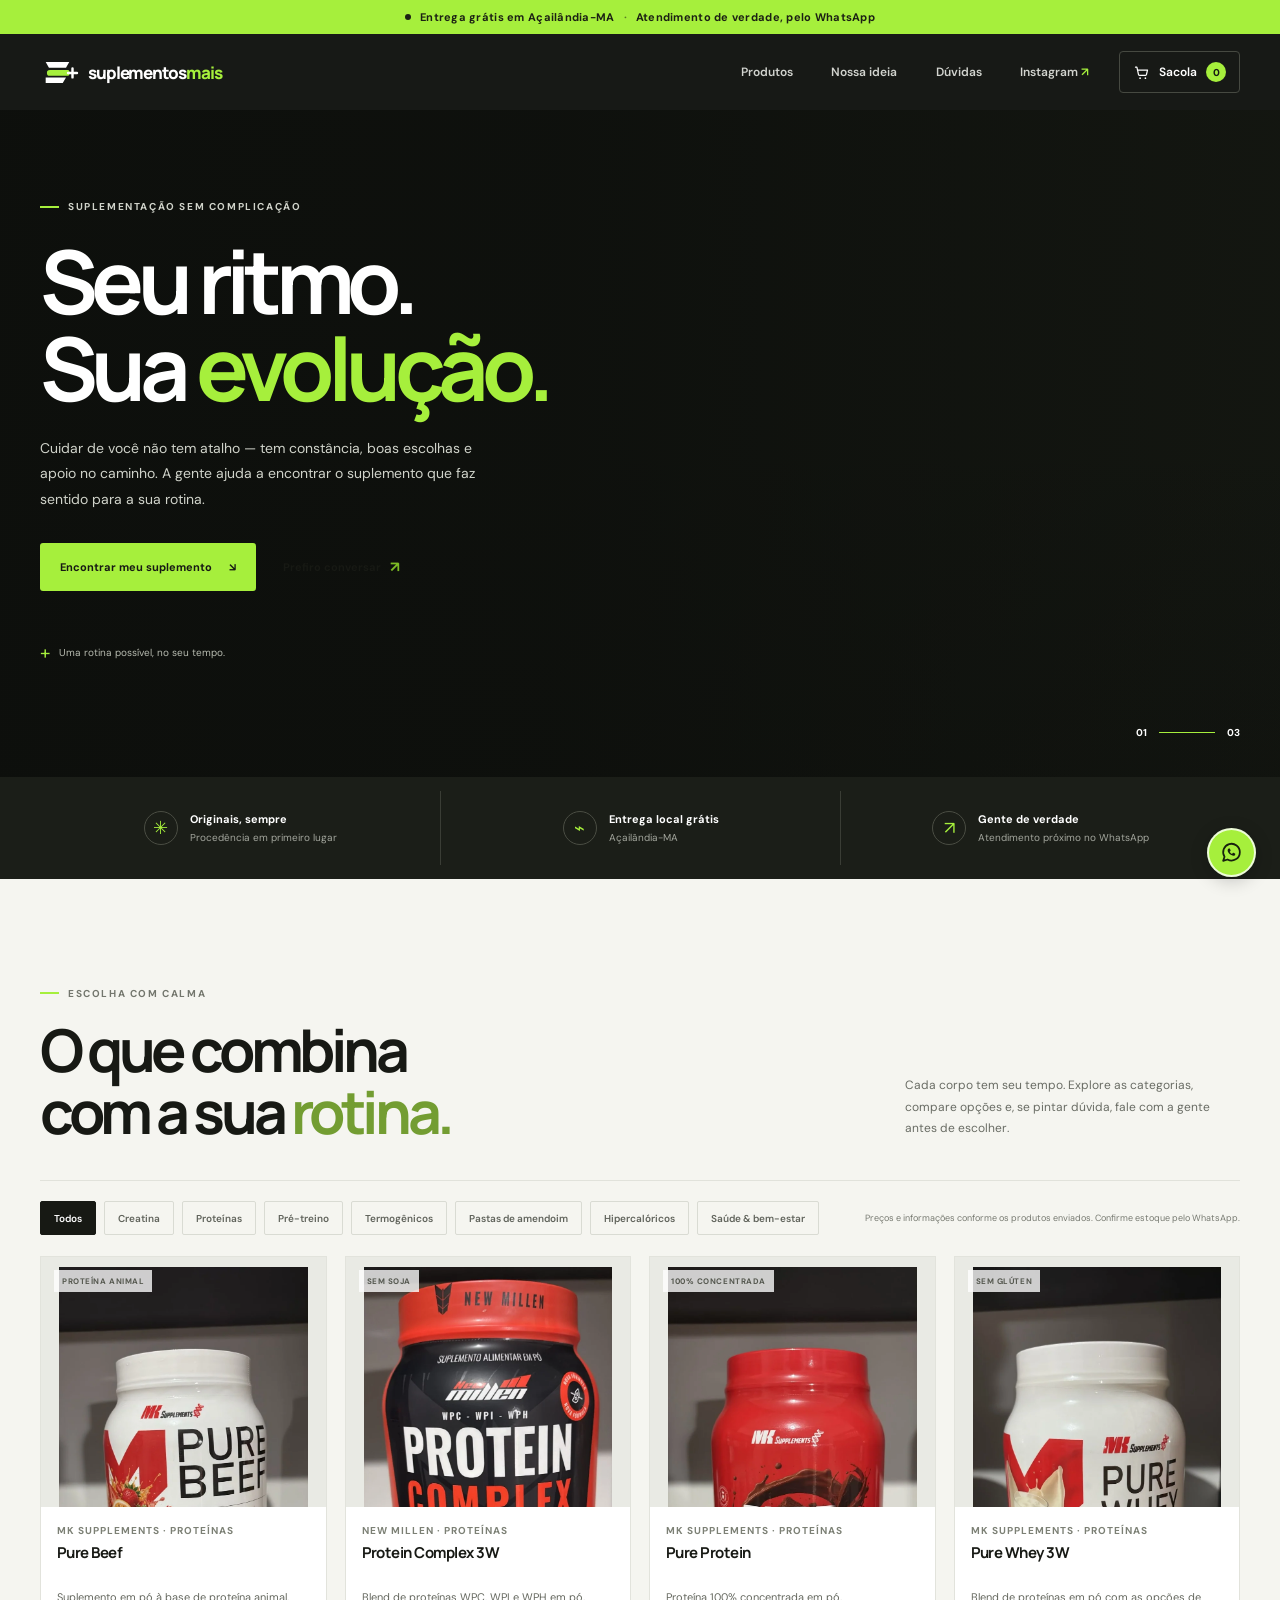
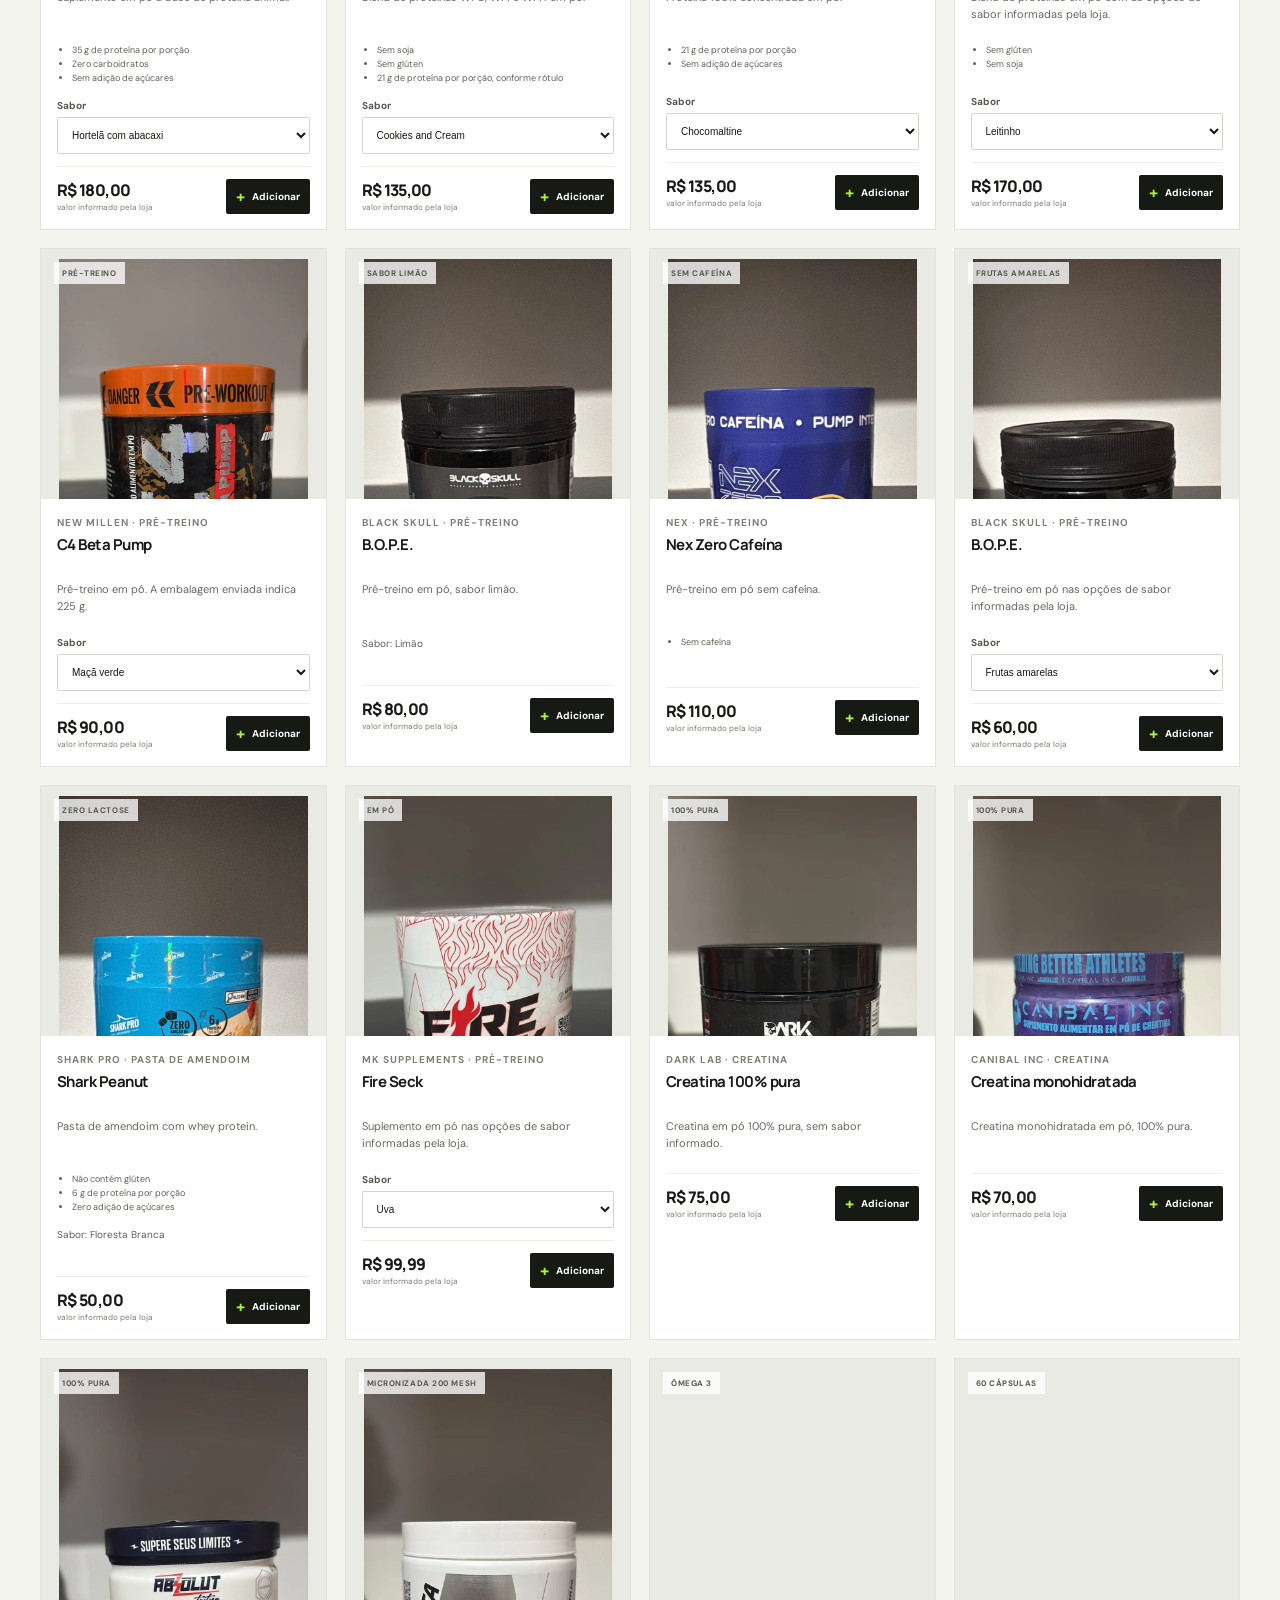
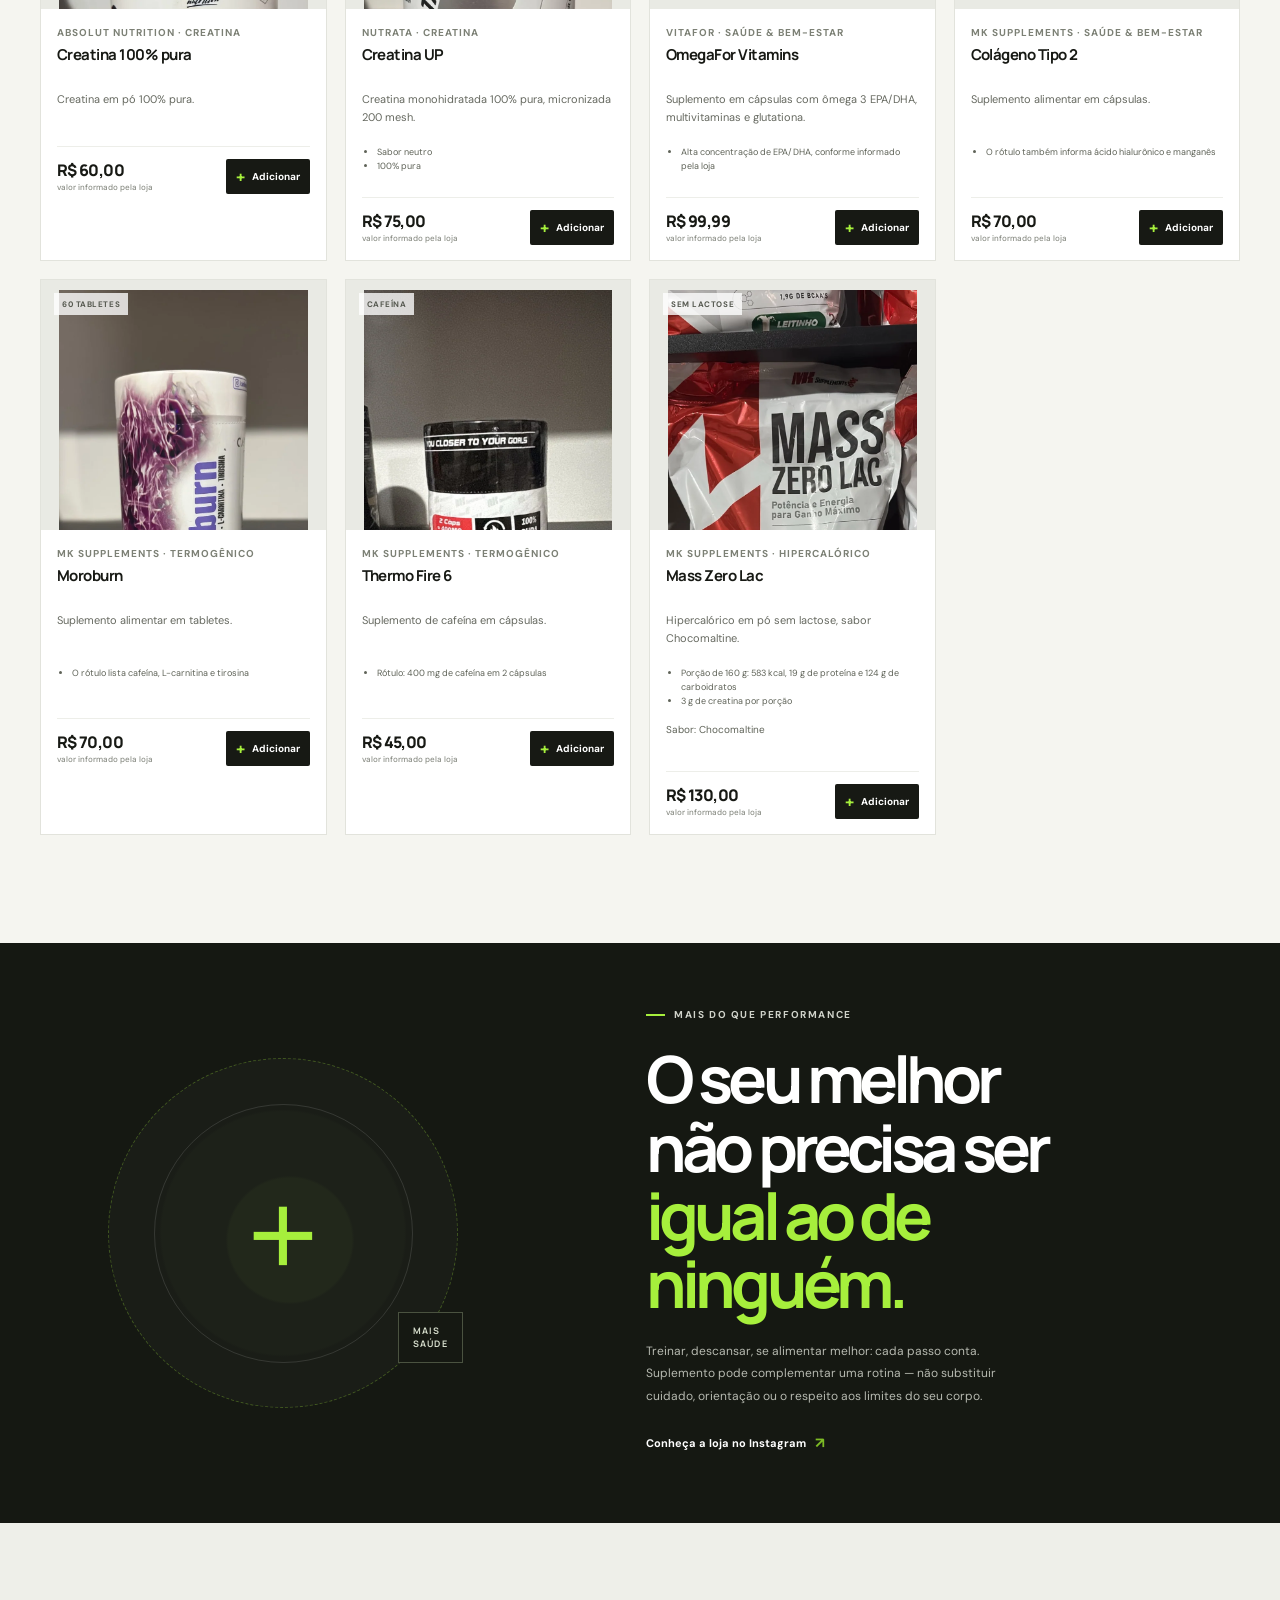
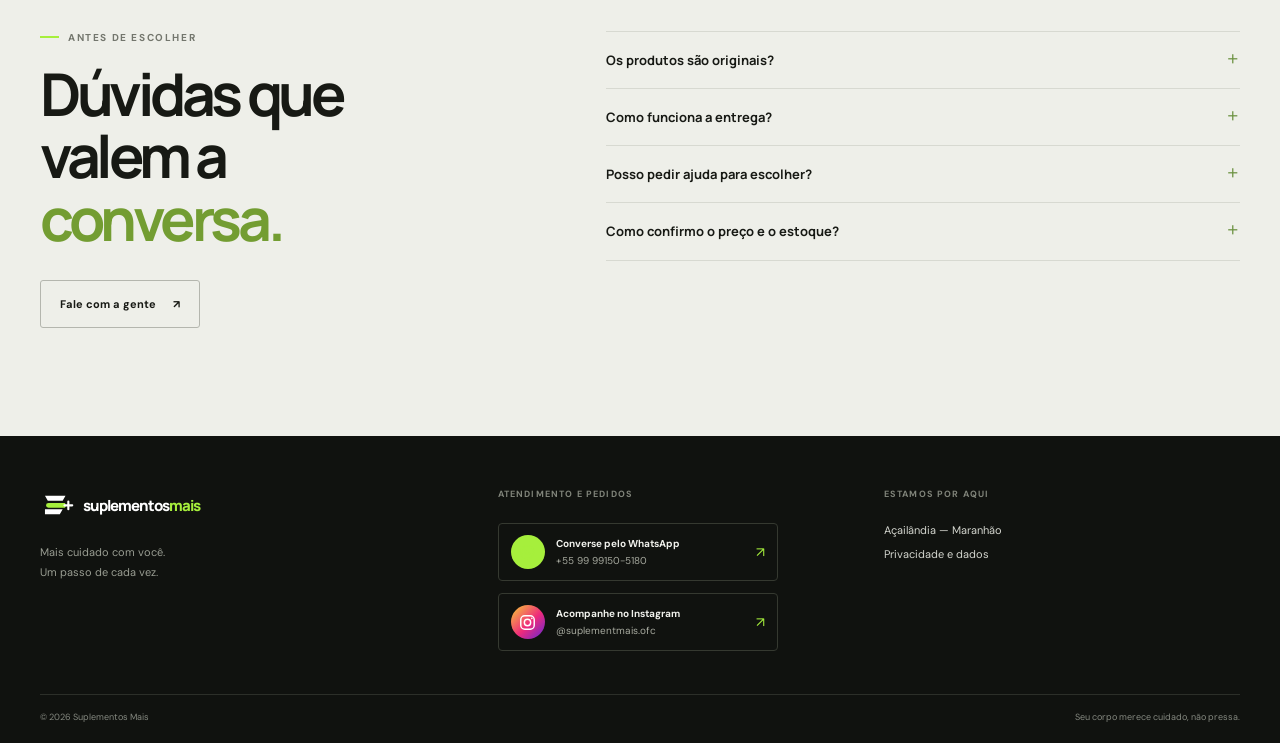
==== commit dd18cb35: "feat: atualiza catálogo e experiência de compra Inclui os produtos e imagens otimizadas, seleção de " ====
--- a/index.html
+++ b/index.html
@@ -1,13 +1,14 @@
 <!doctype html>
 <html lang="pt-BR">
   <head>
-    <!-- Replace the placeholder with the GA4 measurement ID before publishing. -->
-    <script async src="https://www.googletagmanager.com/gtag/js?id=G-SEU_ID_AQUI"></script>
+ <!-- Google tag (gtag.js) -->
+    <script async src="https://www.googletagmanager.com/gtag/js?id=G-7TGTJ98DQT"></script>
     <script>
       window.dataLayer = window.dataLayer || [];
-      function gtag() { window.dataLayer.push(arguments); }
-      gtag("js", new Date());
-      gtag("config", "G-SEU_ID_AQUI");
+      function gtag(){dataLayer.push(arguments);}
+      gtag('js', new Date());
+
+      gtag('config', 'G-7TGTJ98DQT');
     </script>
     <meta charset="utf-8">
     <meta name="viewport" content="width=device-width, initial-scale=1">
@@ -118,9 +119,12 @@
               <button class="category-chip" type="button" data-category="creatina" aria-pressed="false">Creatina</button>
               <button class="category-chip" type="button" data-category="proteina" aria-pressed="false">Proteínas</button>
               <button class="category-chip" type="button" data-category="energia" aria-pressed="false">Pré-treino</button>
+              <button class="category-chip" type="button" data-category="termogenico" aria-pressed="false">Termogênicos</button>
+              <button class="category-chip" type="button" data-category="pasta" aria-pressed="false">Pastas de amendoim</button>
+              <button class="category-chip" type="button" data-category="hipercalorico" aria-pressed="false">Hipercalóricos</button>
               <button class="category-chip" type="button" data-category="saude" aria-pressed="false">Saúde &amp; bem-estar</button>
             </div>
-            <p class="catalog-note">Catálogo ilustrativo: confirme produtos, valores e estoque pelo WhatsApp.</p>
+            <p class="catalog-note">Preços e informações conforme os produtos enviados. Confirme estoque pelo WhatsApp.</p>
           </div>
           <div class="product-grid" id="product-grid" aria-live="polite" aria-busy="true"></div>
         </div>
@@ -222,10 +226,35 @@
         <button class="text-link" type="button" data-close-cart>Explorar produtos <span aria-hidden="true">↗</span></button>
       </div>
       <div class="cart-footer" id="cart-footer" hidden>
-        <p class="cart-disclaimer">Valores de referência. A loja confirma o total e a disponibilidade pelo WhatsApp.</p>
+        <fieldset class="payment-options" id="payment-options">
+          <legend>Escolha a forma de pagamento</legend>
+          <label class="payment-option"><input type="radio" name="paymentMethod" value="dinheiro"><span>Dinheiro</span></label>
+          <label class="payment-option"><input type="radio" name="paymentMethod" value="pix"><span>Pix</span></label>
+          <label class="payment-option"><input type="radio" name="paymentMethod" value="debito"><span>Cartão de débito</span></label>
+          <label class="payment-option"><input type="radio" name="paymentMethod" value="credito-vista"><span>Crédito à vista</span></label>
+          <label class="payment-option payment-option--installments"><input type="radio" name="paymentMethod" value="credito-parcelado" id="installment-payment-option" aria-describedby="installment-eligibility"><span>Crédito parcelado</span></label>
+          <p class="payment-hint" id="installment-eligibility">Em compras a partir de R$ 120,00, em até 3 parcelas mensais.</p>
+        </fieldset>
+        <div class="installment-field" id="installment-field" hidden>
+          <label for="installments">Parcelas mensais</label>
+          <select id="installments" name="installments">
+            <option value="" selected disabled>Escolha a quantidade de parcelas</option>
+            <option value="2">2 parcelas</option>
+            <option value="3">3 parcelas</option>
+          </select>
+          <p class="installment-preview" id="installment-preview" aria-live="polite"></p>
+        </div>
+        <p class="payment-error" id="payment-error" role="alert" hidden>Selecione uma forma de pagamento para continuar.</p>
+        <p class="cart-disclaimer">A loja confirma disponibilidade e total do pedido pelo WhatsApp.</p>
         <div class="cart-total"><span>Subtotal de referência</span><strong id="cart-total">R$ 0,00</strong></div>
         <button class="button button--lime button--full" type="button" id="checkout-button">Continuar pelo WhatsApp <span aria-hidden="true">↗</span></button>
       </div>
+    </dialog>
+
+    <dialog class="product-image-dialog" id="product-image-dialog" aria-label="Imagem ampliada do produto">
+      <button class="icon-button product-image-dialog__close" type="button" data-close-product-image aria-label="Fechar imagem ampliada">×</button>
+      <img id="product-image-preview" alt="">
+      <p id="product-image-caption"></p>
     </dialog>
 
     <dialog class="checkout-dialog" id="checkout-dialog" aria-labelledby="checkout-title">
--- a/style.css
+++ b/style.css
@@ -96,30 +96,22 @@
 .product-grid { display: grid; grid-template-columns: repeat(4, minmax(0, 1fr)); gap: 18px; }
 .product-card { overflow: hidden; border: 1px solid #e2e3dc; background: var(--white); transition: transform .25s ease, box-shadow .25s ease; }
 .product-card:hover { transform: translateY(-4px); box-shadow: 0 12px 28px rgba(26, 29, 22, .08); }
-.product-art { position: relative; display: grid; height: 224px; place-items: center; overflow: hidden; background: #e9eae4; }
-.product-art::before { position: absolute; inset: 0; background: radial-gradient(ellipse at 50% 83%, rgba(34, 36, 29, .13), transparent 47%); content: ""; }
-.product-art--dark { background: #dfe3d6; }
-.product-art--sand { background: #e8e2d6; }
-.product-art--blue { background: #dce4e3; }
-.product-art--stone { background: #e4e1de; }
-.product-package { position: relative; display: flex; width: 111px; height: 153px; flex-direction: column; align-items: center; border-radius: 7px 7px 13px 13px; padding: 11px 9px; background: linear-gradient(105deg, #282b26 0%, #3b3e37 46%, #242721 100%); box-shadow: 10px 12px 17px rgba(20, 22, 18, .2), inset 4px 0 5px rgba(255,255,255,.07); color: var(--white); transform: rotate(-4deg); }
-.product-package::before { position: absolute; top: -11px; left: 13px; width: 84px; height: 16px; border-radius: 4px 4px 2px 2px; background: linear-gradient(90deg, #1a1c18, #55584e 48%, #272923); content: ""; }
-.product-package--lime { background: linear-gradient(105deg, #303a21, #596c36 45%, #29321e); }
-.product-package--red { background: linear-gradient(105deg, #862b26, #b6483e 46%, #78231f); }
-.product-package--cream { background: linear-gradient(105deg, #ded7c8, #f0eadd 48%, #d0c7b6); color: #24251f; }
-.product-package--blue { background: linear-gradient(105deg, #33434a, #4e6a74 48%, #2b3a40); }
-.product-package__brand { margin-top: 8px; font: 800 7px/1 var(--font-display); letter-spacing: .08em; text-transform: uppercase; opacity: .8; }
-.product-package__rule { width: 72px; height: 2px; margin-top: 11px; background: var(--lime); }
-.product-package--red .product-package__rule { background: #f1c657; }
-.product-package--cream .product-package__rule { background: #7b9a42; }
-.product-package__name { margin-top: 8px; font: 800 17px/.95 var(--font-display); letter-spacing: -.07em; text-align: center; text-transform: uppercase; }
-.product-package__detail { margin-top: 6px; font-size: 6px; letter-spacing: .08em; text-align: center; text-transform: uppercase; opacity: .72; }
-.product-package__weight { position: absolute; bottom: 9px; font-size: 7px; letter-spacing: .05em; opacity: .7; }
+.product-art { position: relative; display: grid; height: 250px; place-items: center; overflow: hidden; background: #e9eae4; }
+.product-image-trigger { position: absolute; inset: 0; display: grid; width: 100%; height: 100%; place-items: center; overflow: hidden; border: 0; padding: 10px 18px; background: transparent; cursor: zoom-in; }
+.product-image { width: 100%; height: 100%; object-fit: contain; object-position: center; transition: transform .25s ease; }
+.product-image-trigger:hover .product-image, .product-image-trigger:focus-visible .product-image { transform: scale(1.04); }
+.product-image-hint { position: absolute; right: 10px; bottom: 10px; border-radius: 2px; padding: 6px 8px; background: rgba(23,25,20,.78); color: var(--white); font-size: 9px; opacity: 0; transition: opacity .2s ease; }
+.product-image-trigger:hover .product-image-hint, .product-image-trigger:focus-visible .product-image-hint { opacity: 1; }
 .product-tag { position: absolute; z-index: 1; top: 13px; left: 13px; padding: 6px 8px; background: rgba(255,255,255,.78); color: #55584f; font-size: 8px; font-weight: 700; letter-spacing: .07em; text-transform: uppercase; }
 .product-info { padding: 17px 16px 15px; }
 .product-category { margin: 0 0 6px; color: #7c8075; font-size: 10px; font-weight: 700; letter-spacing: .1em; text-transform: uppercase; }
 .product-info h3 { min-height: 38px; margin: 0; font: 700 15px/1.3 var(--font-display); letter-spacing: -.035em; }
 .product-description { min-height: 42px; margin: 8px 0 13px; color: #666960; font-size: 11px; line-height: 1.6; }
+.product-details { min-height: 38px; margin: 0 0 13px; padding-left: 15px; color: #5f6358; font-size: 9px; line-height: 1.55; }
+.product-flavor-label { display: block; margin: 0 0 5px; color: #55594f; font-size: 10px; font-weight: 700; }
+.product-flavor, .checkout-dialog select { width: 100%; min-height: 37px; border: 1px solid #d4d6ce; border-radius: 2px; padding: 8px 10px; background: #fff; color: var(--ink); font-size: 10px; }
+.product-flavor { margin-bottom: 12px; }
+.product-flavor-note { min-height: 37px; margin: 0 0 12px; color: #5f6358; font-size: 10px; line-height: 1.5; }
 .product-buy { display: flex; align-items: center; justify-content: space-between; gap: 8px; border-top: 1px solid #edeee9; padding-top: 12px; }
 .product-price { font: 800 16px/1 var(--font-display); letter-spacing: -.04em; }
 .product-price small { display: block; margin-top: 5px; color: #8a8d85; font: 500 8px/1 var(--font-body); letter-spacing: 0; }
@@ -178,7 +170,8 @@
 
 dialog { color: var(--ink); }
 .cart-dialog, .checkout-dialog { position: fixed; top: 0; right: 0; left: auto; width: min(440px, 100%); height: 100dvh; max-height: none; margin: 0; border: 0; padding: 28px; background: var(--paper); box-shadow: -15px 0 60px rgba(0,0,0,.22); }
-.cart-dialog[open], .checkout-dialog[open] { animation: slide-in .24s ease-out; }
+.cart-dialog[open] { display: flex; flex-direction: column; overflow: hidden; animation: slide-in .24s ease-out; }
+.checkout-dialog[open] { animation: slide-in .24s ease-out; }
 .cart-dialog::backdrop, .checkout-dialog::backdrop { background: rgba(7,8,6,.62); }
 @keyframes slide-in { from { transform: translateX(20px); opacity: .75; } to { transform: translateX(0); opacity: 1; } }
 .dialog-header { display: flex; align-items: flex-start; justify-content: space-between; gap: 20px; border-bottom: 1px solid var(--line); padding-bottom: 18px; }
@@ -186,40 +179,66 @@
 .dialog-header h2 { margin: 0; font: 800 29px/1.05 var(--font-display); letter-spacing: -.06em; }
 .cart-title-count { color: #858980; font: 500 13px var(--font-body); letter-spacing: 0; }
 .icon-button { display: grid; width: 34px; height: 34px; flex-shrink: 0; place-items: center; border: 1px solid #d5d7cf; border-radius: 50%; background: transparent; cursor: pointer; font-size: 22px; line-height: 1; }
-.cart-items { max-height: calc(100dvh - 280px); overflow-y: auto; }
-.cart-item { display: grid; grid-template-columns: 58px 1fr auto; gap: 12px; border-bottom: 1px solid var(--line); padding: 17px 0; }
-.cart-item__swatch { display: grid; width: 58px; height: 63px; place-items: center; background: #e7e8e1; color: #617f35; font: 800 14px var(--font-display); }
+.cart-items { min-height: 0; flex: 1 1 auto; overflow-y: auto; }
+.cart-item { display: grid; grid-template-columns: 58px minmax(0, 1fr) auto; gap: 12px; border-bottom: 1px solid var(--line); padding: 17px 0; }
+.cart-item__image { width: 58px; height: 63px; border-radius: 2px; background: #e7e8e1; object-fit: cover; object-position: center 52%; }
 .cart-item__title { margin: 2px 0 5px; font: 700 12px var(--font-display); }
 .cart-item__price { margin: 0; color: #74776f; font-size: 10px; }
+.cart-item__flavor { margin: 5px 0 0; color: #74776f; font-size: 9px; }
 .quantity-control { display: flex; align-items: center; gap: 8px; margin-top: 11px; }
 .quantity-control button { display: grid; width: 24px; height: 24px; place-items: center; border: 1px solid #d8dad2; background: transparent; cursor: pointer; font-size: 14px; }
 .quantity-control output { min-width: 12px; font-size: 11px; font-weight: 700; text-align: center; }
 .cart-item__remove { align-self: start; border: 0; background: transparent; color: #858980; cursor: pointer; font-size: 10px; text-decoration: underline; text-underline-offset: 3px; }
-.cart-empty { display: grid; min-height: 300px; align-content: center; justify-items: center; text-align: center; }
+.cart-empty { display: grid; min-height: 0; flex: 1 1 auto; align-content: center; justify-items: center; text-align: center; }
 .cart-empty[hidden], .cart-footer[hidden] { display: none; }
 .cart-empty__icon { display: grid; width: 45px; height: 45px; place-items: center; border: 1px solid #cfd2c8; border-radius: 50%; color: #7c9d4c; font-size: 24px; }
 .cart-empty p { color: #64675f; font: 600 13px/1.6 var(--font-display); }
-.cart-footer { position: absolute; right: 28px; bottom: 26px; left: 28px; padding-top: 16px; background: var(--paper); }
-.cart-disclaimer { margin: 0 0 15px; color: #73766d; font-size: 9px; line-height: 1.5; }
+.cart-footer { flex: 0 0 auto; padding-top: 12px; background: var(--paper); }
+.payment-options { display: grid; grid-template-columns: repeat(2, minmax(0, 1fr)); gap: 6px; margin: 0 0 10px; border: 0; padding: 0; }
+.payment-options legend { margin-bottom: 8px; font-size: 12px; font-weight: 700; }
+.payment-option { display: flex; min-height: 36px; align-items: center; gap: 7px; border: 1px solid #d8dad2; border-radius: 3px; padding: 7px 8px; background: #fff; cursor: pointer; font-size: 10px; line-height: 1.3; }
+.payment-option:has(input:checked) { border-color: #739d32; background: #f2f8e9; }
+.payment-option:has(input:disabled) { cursor: not-allowed; color: #858980; opacity: .65; }
+.payment-option input { width: 15px; height: 15px; flex: 0 0 15px; margin: 0; accent-color: #739d32; }
+.payment-hint { grid-column: 1 / -1; margin: 0; color: #73766d; font-size: 9px; line-height: 1.4; }
+.installment-field { margin: 0 0 9px; }
+.installment-field label { display: block; margin-bottom: 5px; font-size: 10px; font-weight: 700; }
+.installment-field select { width: 100%; min-height: 36px; border: 1px solid #d4d6ce; border-radius: 2px; padding: 8px 10px; background: #fff; color: var(--ink); font-size: 10px; }
+.installment-field select:focus { outline: 2px solid #8cba4b; outline-offset: 1px; }
+.payment-error { margin: 0 0 8px; color: #a52828; font-size: 10px; line-height: 1.4; }
+.payment-error[hidden] { display: none; }
+.cart-disclaimer { margin: 0 0 12px; color: #73766d; font-size: 9px; line-height: 1.5; }
 .cart-total { display: flex; align-items: center; justify-content: space-between; margin-bottom: 15px; font-size: 11px; }
 .cart-total strong { font: 800 20px var(--font-display); }
 .checkout-dialog { width: min(500px, 100%); padding: 30px; }
 .checkout-dialog .dialog-header h2 { font-size: 27px; }
 .checkout-intro, .checkout-privacy { color: #71746c; font-size: 11px; line-height: 1.7; }
+.checkout-dialog { overflow-y: auto; }
 .checkout-dialog form { display: flex; flex-direction: column; gap: 8px; margin-top: 23px; }
 .checkout-dialog label { margin-top: 9px; font-size: 11px; font-weight: 700; }
-.checkout-dialog input, .checkout-dialog textarea { width: 100%; border: 1px solid #d4d6ce; border-radius: 2px; padding: 12px; background: #fff; color: var(--ink); font-size: 12px; }
+.checkout-dialog input, .checkout-dialog textarea, .checkout-dialog select { width: 100%; border: 1px solid #d4d6ce; border-radius: 2px; padding: 12px; background: #fff; color: var(--ink); font-size: 12px; }
 .checkout-dialog input:focus, .checkout-dialog textarea:focus { outline: 2px solid #8cba4b; outline-offset: 1px; }
 .checkout-dialog textarea { resize: vertical; }
+.checkout-dialog select:focus, .product-flavor:focus { outline: 2px solid #8cba4b; outline-offset: 1px; }
+.installment-field[hidden] { display: none; }
+.installment-preview { margin: 2px 0 0; color: #53574e; font-size: 10px; line-height: 1.5; }
 .checkout-dialog form .button { margin-top: 14px; }
 .checkout-privacy { margin-top: 17px; font-size: 9px; }
 .checkout-privacy a { color: #3d591f; text-decoration: underline; text-underline-offset: 2px; }
+.product-image-dialog { position: fixed; inset: 0; width: min(900px, calc(100vw - 36px)); max-width: none; max-height: calc(100dvh - 36px); margin: auto; border: 1px solid #3a3d35; border-radius: 4px; padding: 45px 18px 16px; overflow: visible; background: #151812; color: var(--white); box-shadow: 0 20px 80px rgba(0,0,0,.5); }
+.product-image-dialog[open] { display: grid; grid-template-rows: minmax(0, 1fr) auto; justify-items: center; animation: image-dialog-in .18s ease-out; }
+.product-image-dialog::backdrop { background: rgba(7,8,6,.82); }
+@keyframes image-dialog-in { from { opacity: 0; transform: scale(.98); } to { opacity: 1; transform: scale(1); } }
+.product-image-dialog img { width: 100%; height: 100%; max-height: calc(100dvh - 130px); object-fit: contain; }
+.product-image-dialog p { margin: 12px 0 0; color: #d2d4cf; font-size: 11px; text-align: center; }
+.product-image-dialog__close { position: absolute; top: 9px; right: 9px; border-color: #60645a; color: var(--white); }
+.product-image-dialog__close:hover { border-color: var(--lime); color: var(--lime); }
 
 :focus-visible { outline: 2px solid #7cae34; outline-offset: 3px; }
 
 @media (max-width: 900px) {
   .product-grid { grid-template-columns: repeat(2, minmax(0, 1fr)); }
-  .product-art { height: 240px; }
+  .product-art { height: 260px; }
   .catalog-toolbar { align-items: flex-start; flex-direction: column; padding-block: 17px; }
   .catalog-note { text-align: left; }
   .manifesto__inner { gap: 7%; }
@@ -258,13 +277,14 @@
   .category-list { gap: 6px; }
   .category-chip { padding-inline: 10px; font-size: 10px; }
   .product-grid { gap: 10px; }
-  .product-art { height: clamp(160px, 48vw, 220px); }
-  .product-package { transform: scale(.84) rotate(-4deg); }
+  .product-art { height: clamp(190px, 58vw, 260px); }
   .product-tag { top: 8px; left: 8px; padding: 5px 6px; font-size: 7px; }
   .product-info { padding: 12px 10px 11px; }
   .product-info h3 { min-height: 36px; font-size: 12px; }
   .product-category { font-size: 9px; }
   .product-description { min-height: 48px; font-size: 10px; }
+  .product-details { min-height: 48px; font-size: 9px; }
+  .product-flavor { min-height: 40px; font-size: 10px; }
   .product-buy { align-items: flex-start; flex-direction: column; gap: 10px; }
   .product-price { font-size: 15px; }
   .add-to-cart { width: 100%; justify-content: center; }
@@ -280,7 +300,7 @@
   .footer-bottom { flex-direction: column; gap: 8px; }
   .whatsapp-float { right: 15px; bottom: 15px; width: 45px; height: 45px; }
   .cart-dialog, .checkout-dialog { padding: 23px 20px; }
-  .cart-footer { right: 20px; left: 20px; bottom: 18px; }
+  .product-image-dialog { width: calc(100vw - 24px); max-height: calc(100dvh - 24px); padding: 42px 12px 14px; }
 }
 
 @media (prefers-reduced-motion: reduce) {
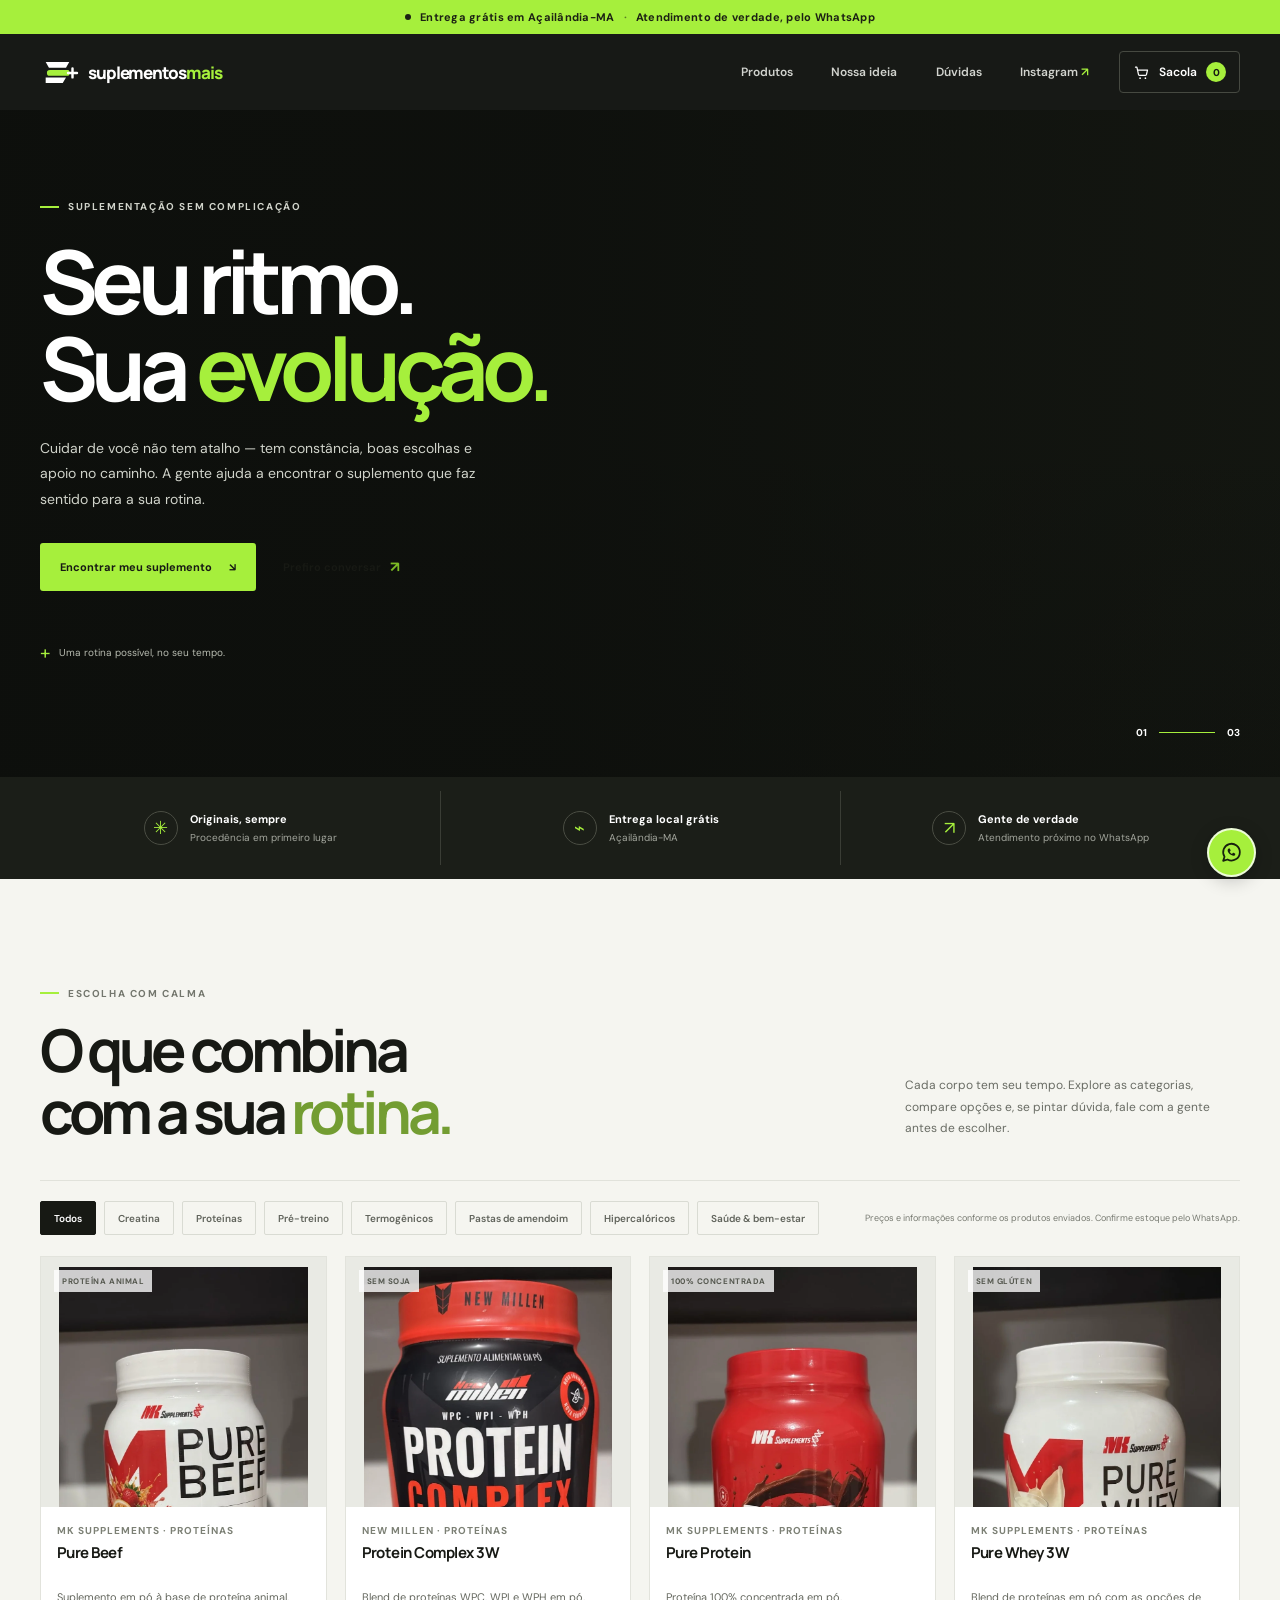
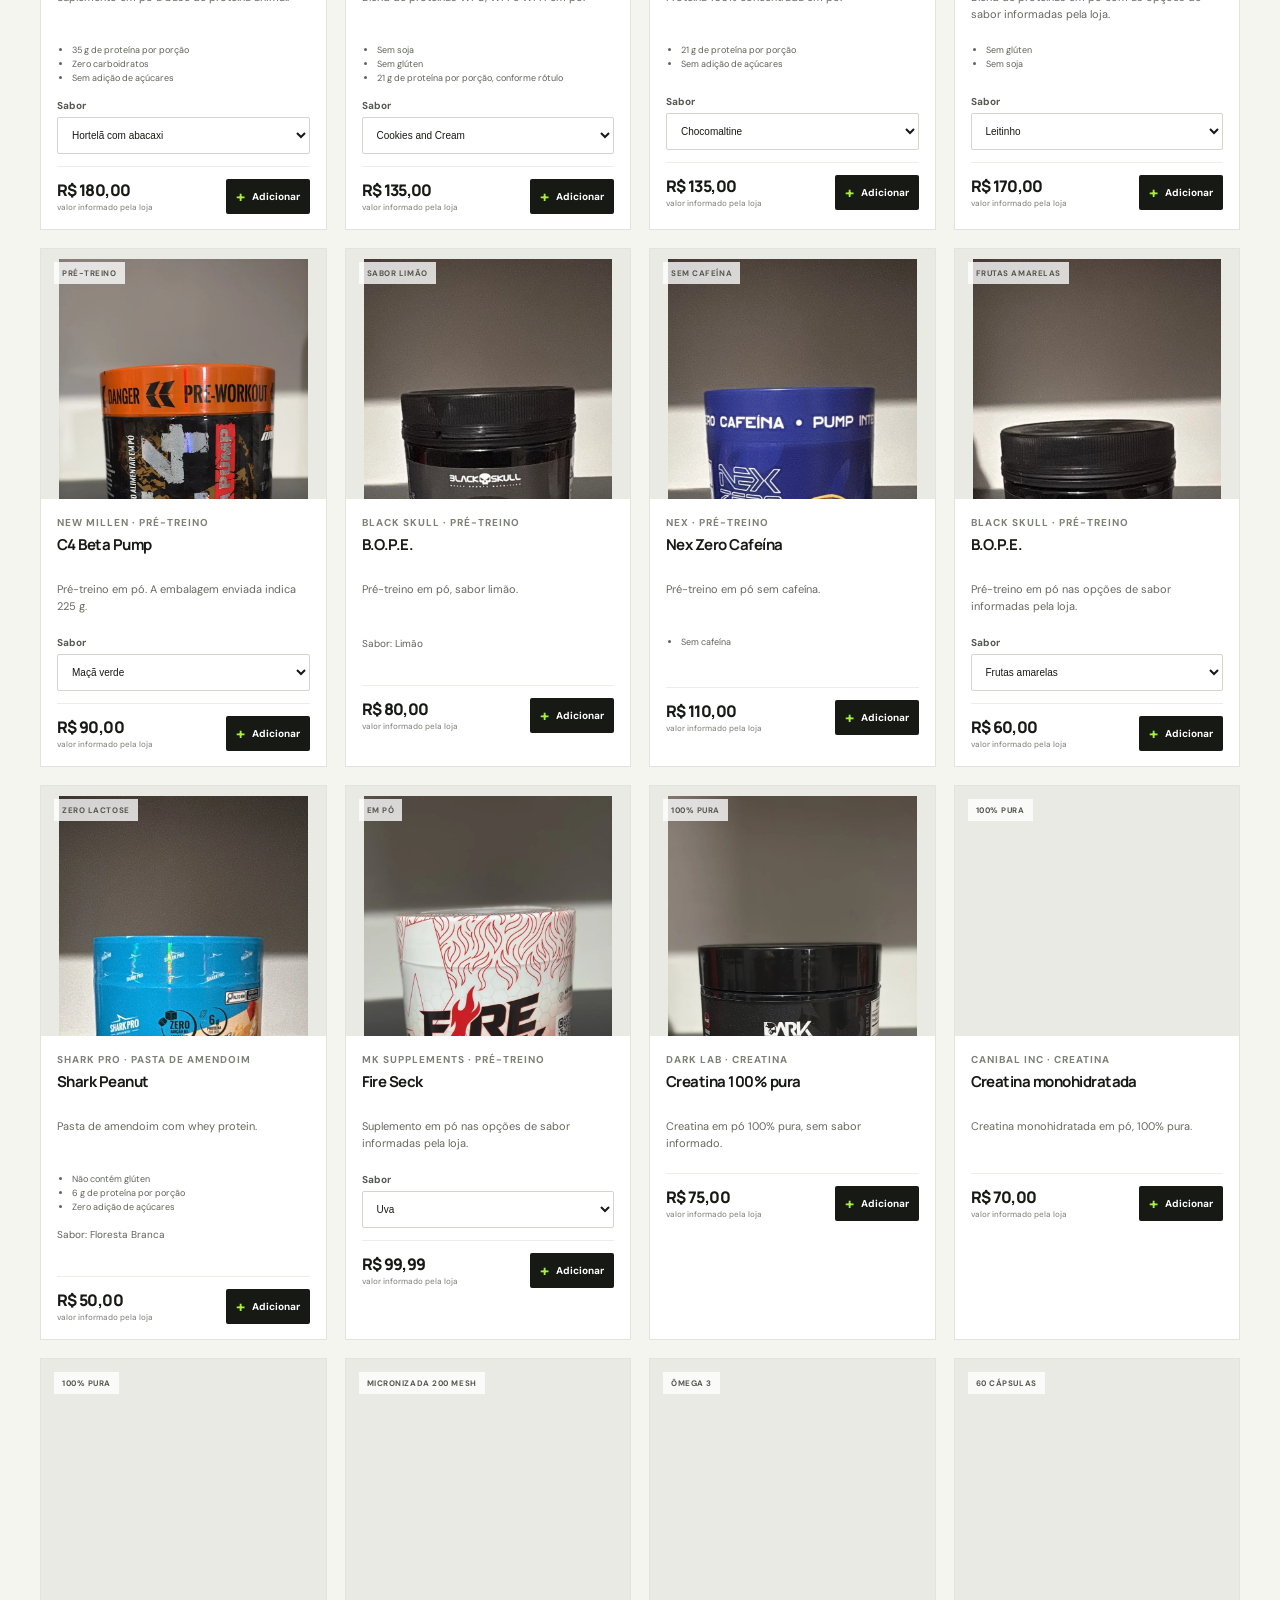
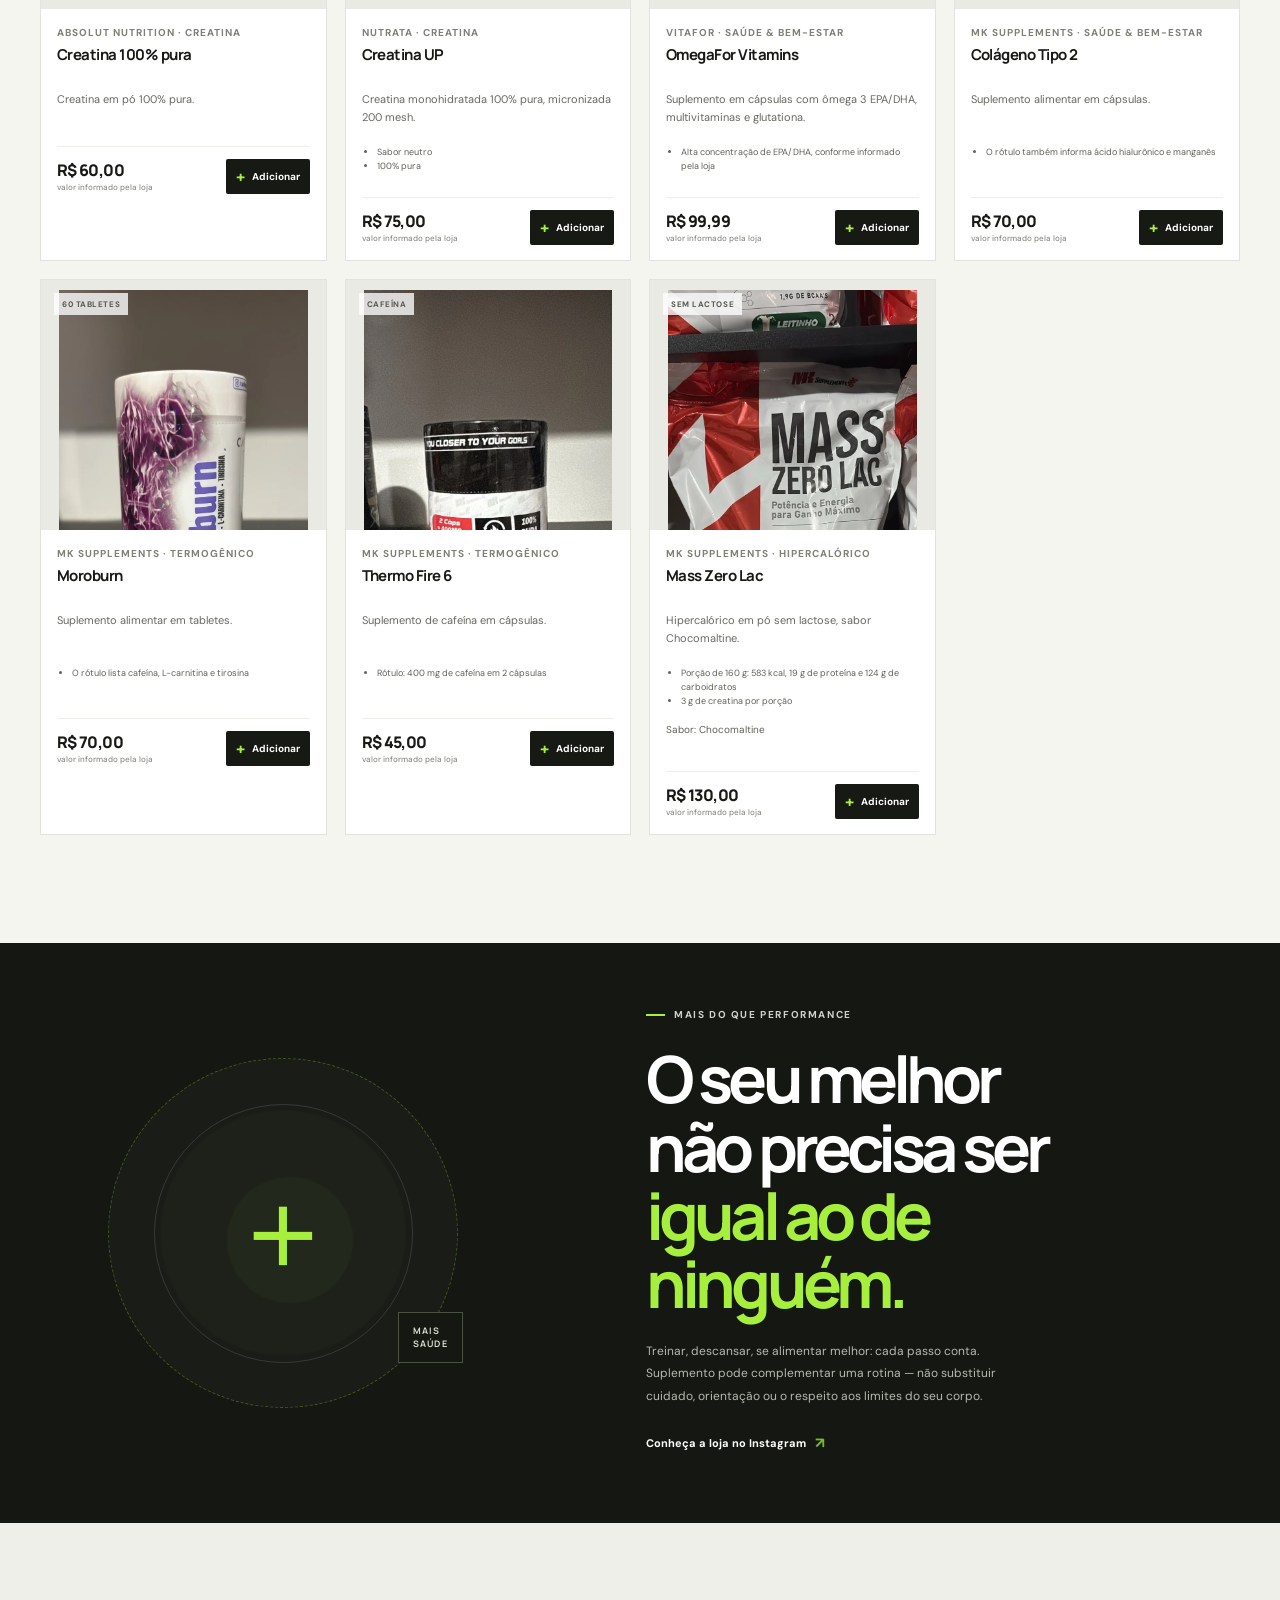
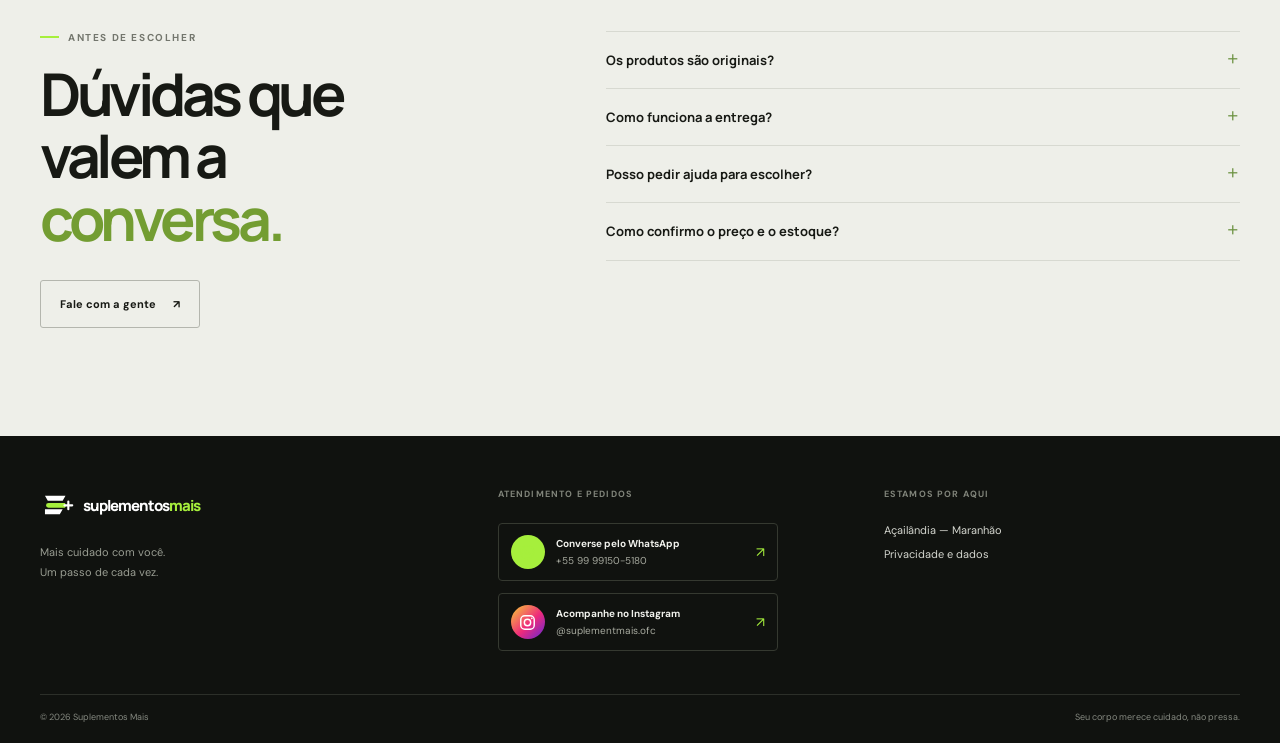
==== commit 450d59cf: "fix: atualiza id de medição do analytics Usa o ID de medição confirmado para carregar e configurar o" ====
--- a/index.html
+++ b/index.html
@@ -2,13 +2,13 @@
 <html lang="pt-BR">
   <head>
  <!-- Google tag (gtag.js) -->
-    <script async src="https://www.googletagmanager.com/gtag/js?id=G-7TGTJ98DQT"></script>
+    <script async src="https://www.googletagmanager.com/gtag/js?id=G-LYLP52VPXJ"></script>
     <script>
       window.dataLayer = window.dataLayer || [];
       function gtag(){dataLayer.push(arguments);}
       gtag('js', new Date());
 
-      gtag('config', 'G-7TGTJ98DQT');
+      gtag('config', 'G-LYLP52VPXJ');
     </script>
     <meta charset="utf-8">
     <meta name="viewport" content="width=device-width, initial-scale=1">
